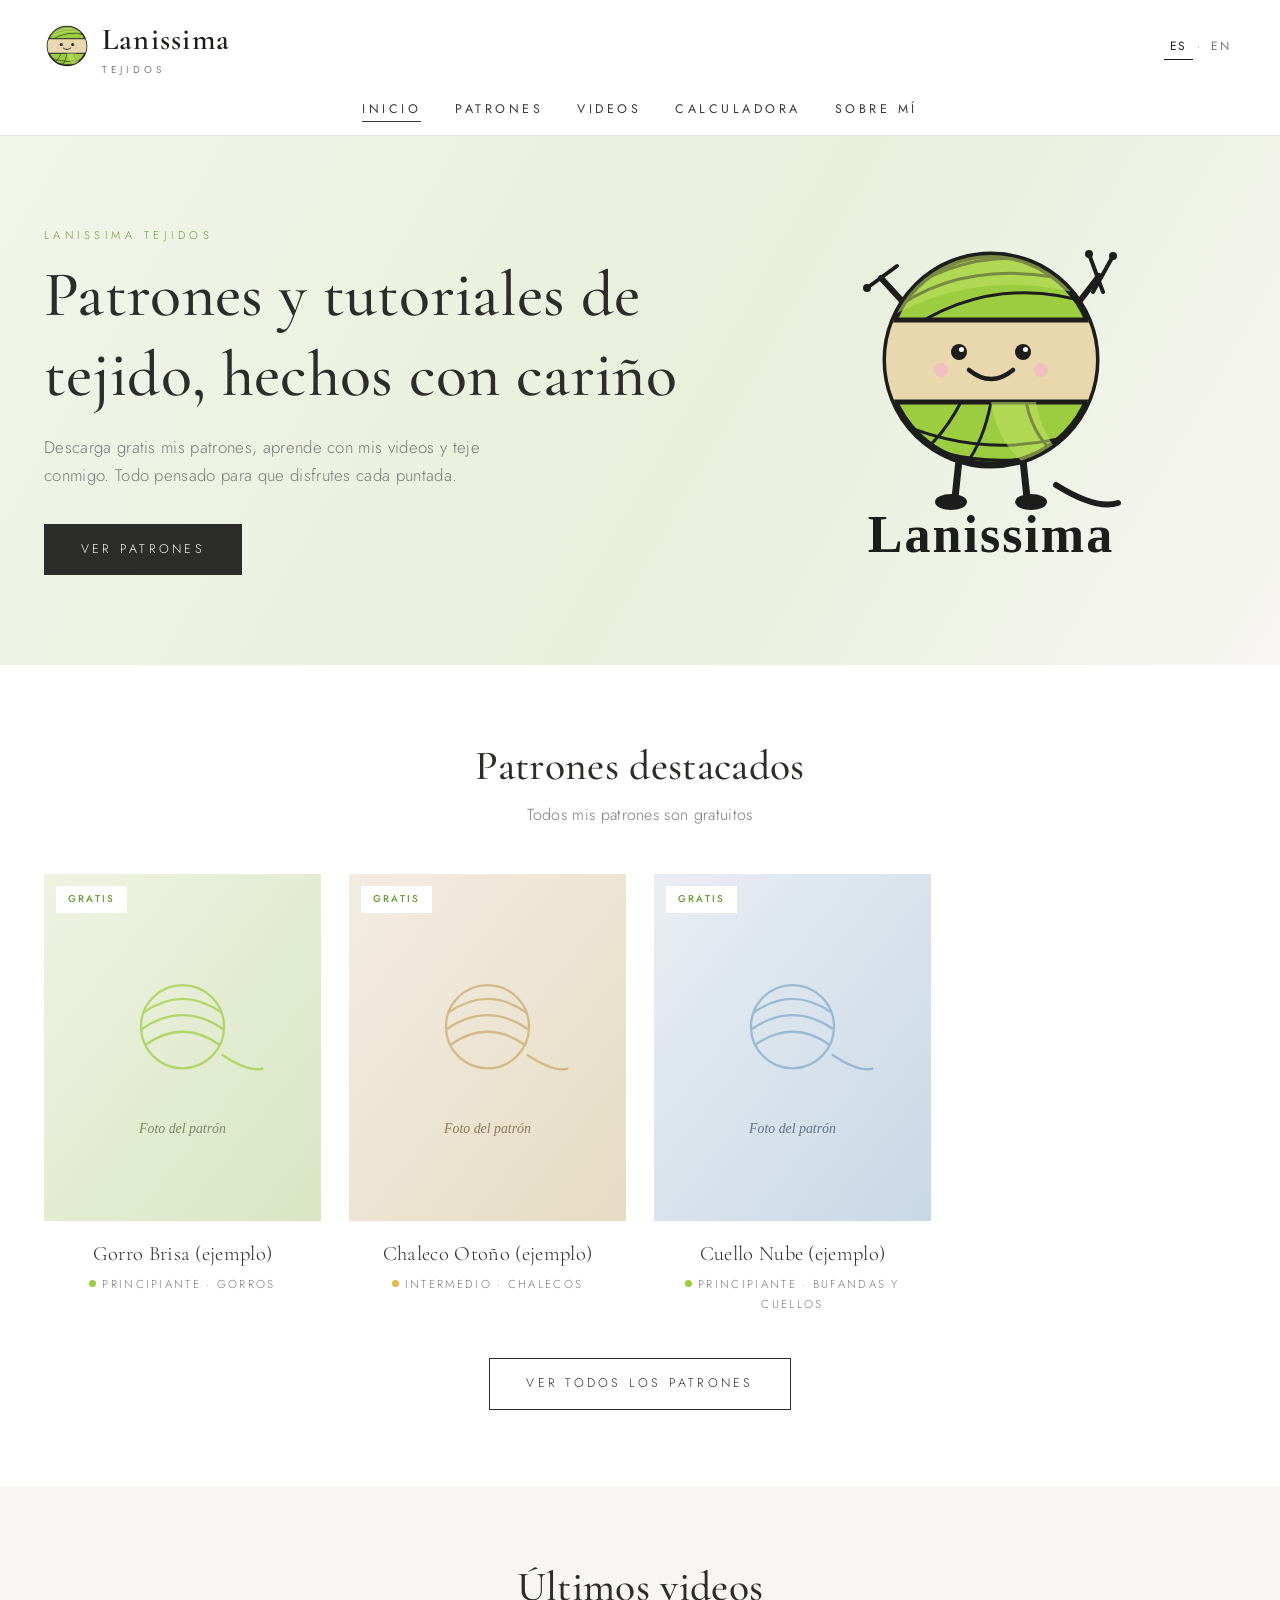
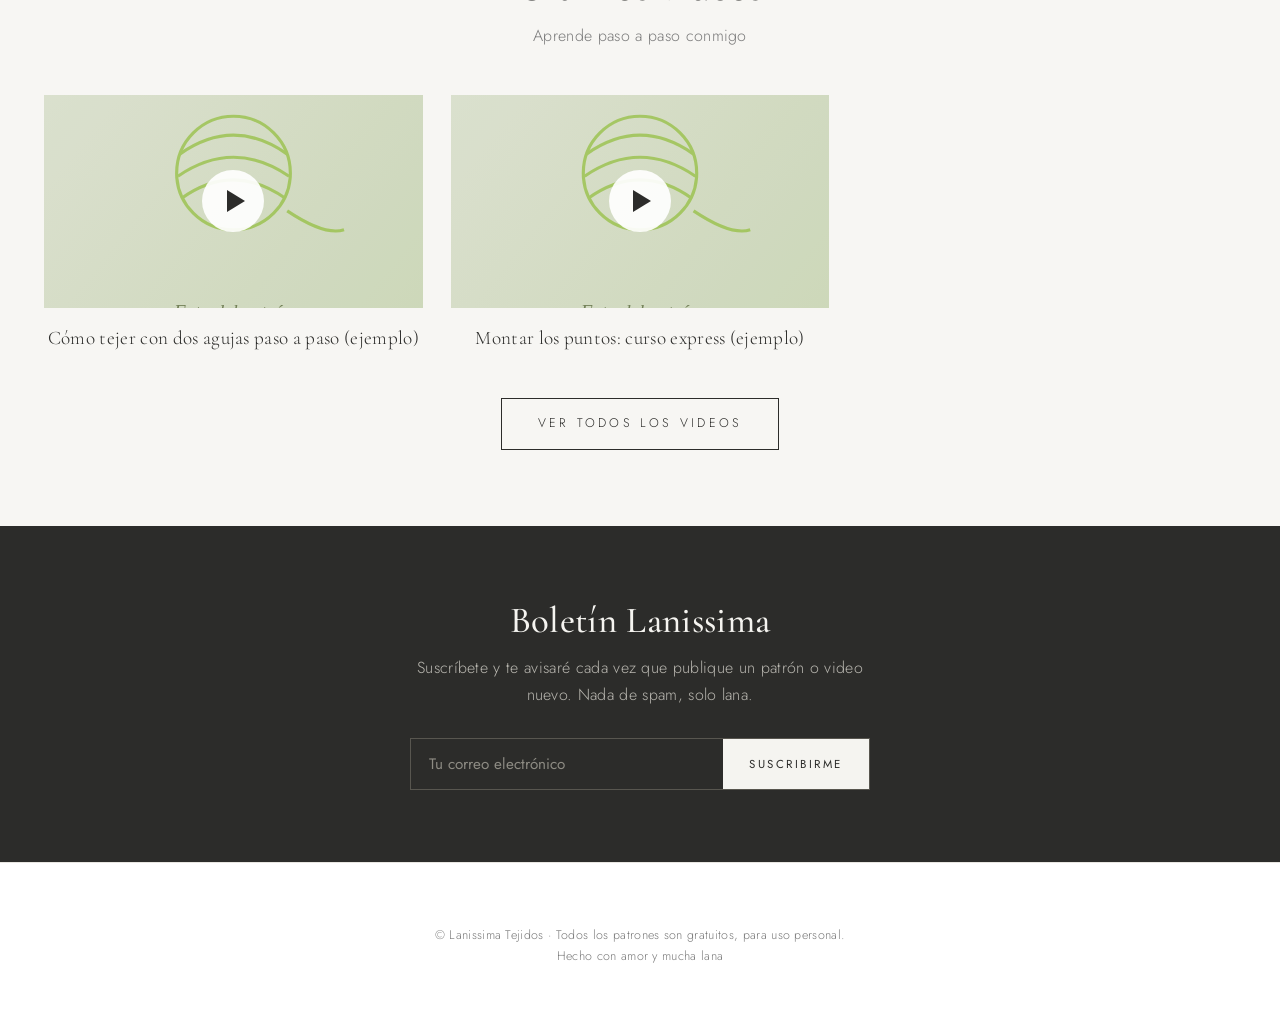
==== index.html @ 6de17807 "Add files via upload" ====
<!DOCTYPE html>
<html lang="es">
<head>
  <meta charset="UTF-8">
  <meta name="viewport" content="width=device-width, initial-scale=1">
  <title>Lanissima Tejidos — Patrones y videos de tejido gratis</title>
  <meta name="description" content="Patrones de tejido gratuitos, videotutoriales y calculadora de lana. Lanissima Tejidos: teje conmigo.">
  <link rel="icon" type="image/svg+xml" href="assets/img/logo-icon.svg">
  <link rel="preconnect" href="https://fonts.googleapis.com">
  <link rel="preconnect" href="https://fonts.gstatic.com" crossorigin>
  <link href="https://fonts.googleapis.com/css2?family=Cormorant+Garamond:ital,wght@0,400;0,500;0,600;1,400&family=Jost:wght@300;400;500&display=swap" rel="stylesheet">
  <link rel="stylesheet" href="assets/css/style.css">
</head>
<body>

  <section class="hero">
    <div class="hero-inner">
      <div>
        <span class="eyebrow">Lanissima Tejidos</span>
        <h1 data-i18n="hero.title"></h1>
        <p data-i18n="hero.subtitle"></p>
        <a class="btn btn-solid" href="patrones.html" data-i18n="hero.cta"></a>
      </div>
      <div class="hero-art">
        <img src="assets/img/logo.svg" alt="Lanissima — ovillo de lana">
      </div>
    </div>
  </section>

  <section class="section">
    <div class="container">
      <div class="section-head">
        <h2 data-i18n="home.featured"></h2>
        <p data-i18n="home.featuredSub"></p>
      </div>
      <div class="pattern-grid" id="featured-grid"></div>
      <div class="section-foot">
        <a class="btn" href="patrones.html" data-i18n="home.seeAll"></a>
      </div>
    </div>
  </section>

  <section class="section section-soft">
    <div class="container">
      <div class="section-head">
        <h2 data-i18n="home.videos"></h2>
        <p data-i18n="home.videosSub"></p>
      </div>
      <div class="video-grid" id="home-videos"></div>
      <div class="section-foot">
        <a class="btn" href="videos.html" data-i18n="home.seeAllVideos"></a>
      </div>
    </div>
  </section>

  <script src="assets/js/i18n.js"></script>
  <script src="assets/js/main.js"></script>
  <script>initPage('index');</script>
</body>
</html>
---- assets/css/style.css ----
/* ==========================================================================
   Lanissima Tejidos — estilo inspirado en la estética escandinava minimalista
   ========================================================================== */

:root {
  --color-text: #3a3a3a;
  --color-text-soft: #7a7a7a;
  --color-bg: #ffffff;
  --color-bg-soft: #f7f6f3;
  --color-accent: #8bc34a;
  --color-accent-dark: #6a9a35;
  --color-line: #e8e6e1;
  --font-serif: 'Cormorant Garamond', Georgia, serif;
  --font-sans: 'Jost', 'Helvetica Neue', Arial, sans-serif;
  --header-h: 132px;
}

* { margin: 0; padding: 0; box-sizing: border-box; }

html { scroll-behavior: smooth; }

body {
  font-family: var(--font-sans);
  font-weight: 300;
  color: var(--color-text);
  background: var(--color-bg);
  line-height: 1.7;
  letter-spacing: 0.02em;
}

img { max-width: 100%; display: block; }
a { color: inherit; text-decoration: none; }
button { font-family: inherit; cursor: pointer; }

h1, h2, h3 { font-family: var(--font-serif); font-weight: 500; line-height: 1.25; }

.container { max-width: 1240px; margin: 0 auto; padding: 0 24px; }

/* --------------------------------------------------------------------------
   Header
   -------------------------------------------------------------------------- */

.site-header {
  position: sticky;
  top: 0;
  z-index: 100;
  background: rgba(255, 255, 255, 0.96);
  backdrop-filter: blur(6px);
  border-bottom: 1px solid var(--color-line);
}

.header-top {
  display: flex;
  align-items: center;
  justify-content: space-between;
  padding: 14px 24px 8px;
  max-width: 1240px;
  margin: 0 auto;
}

.brand {
  display: flex;
  align-items: center;
  gap: 12px;
}

.brand img { width: 46px; height: 46px; }

.brand-name {
  font-family: var(--font-serif);
  font-size: 1.9rem;
  font-weight: 600;
  letter-spacing: 0.04em;
  color: #1d1d1b;
}

.brand-name span {
  display: block;
  font-family: var(--font-sans);
  font-size: 0.62rem;
  font-weight: 400;
  letter-spacing: 0.42em;
  text-transform: uppercase;
  color: var(--color-text-soft);
  margin-top: -4px;
}

.lang-switch {
  display: flex;
  gap: 4px;
  align-items: center;
  font-size: 0.75rem;
  letter-spacing: 0.12em;
}

.lang-switch button {
  background: none;
  border: none;
  padding: 4px 6px;
  color: var(--color-text-soft);
  letter-spacing: 0.12em;
  font-size: 0.75rem;
}

.lang-switch button.active { color: #1d1d1b; border-bottom: 1px solid #1d1d1b; }

.site-nav {
  border-top: 1px solid transparent;
  text-align: center;
  padding: 6px 0 14px;
}

.site-nav ul {
  list-style: none;
  display: flex;
  justify-content: center;
  flex-wrap: wrap;
  gap: 8px 34px;
}

.site-nav a {
  font-size: 0.78rem;
  font-weight: 400;
  text-transform: uppercase;
  letter-spacing: 0.28em;
  color: var(--color-text);
  padding-bottom: 3px;
  border-bottom: 1px solid transparent;
  transition: border-color 0.2s, color 0.2s;
}

.site-nav a:hover, .site-nav a.active { border-bottom-color: var(--color-text); }

.nav-toggle {
  display: none;
  background: none;
  border: none;
  font-size: 1.5rem;
  line-height: 1;
  color: var(--color-text);
}

/* --------------------------------------------------------------------------
   Hero
   -------------------------------------------------------------------------- */

.hero {
  position: relative;
  background: linear-gradient(120deg, #f2f5ea 0%, #e8efdb 55%, #f7f6f3 100%);
  overflow: hidden;
}

.hero-inner {
  max-width: 1240px;
  margin: 0 auto;
  padding: 90px 24px;
  display: grid;
  grid-template-columns: 1.15fr 0.85fr;
  gap: 40px;
  align-items: center;
}

.hero h1 {
  font-size: clamp(2.4rem, 5vw, 4rem);
  font-weight: 500;
  color: #2c2c2a;
  margin-bottom: 18px;
}

.hero p {
  font-size: 1.05rem;
  color: var(--color-text-soft);
  max-width: 46ch;
  margin-bottom: 34px;
}

.hero-art { text-align: center; }
.hero-art img { width: min(300px, 60vw); margin: 0 auto; }

.btn {
  display: inline-block;
  font-size: 0.78rem;
  text-transform: uppercase;
  letter-spacing: 0.26em;
  padding: 14px 36px;
  border: 1px solid #2c2c2a;
  color: #2c2c2a;
  background: transparent;
  transition: background 0.25s, color 0.25s;
}

.btn:hover { background: #2c2c2a; color: #fff; }

.btn-solid { background: #2c2c2a; color: #fff; }
.btn-solid:hover { background: var(--color-accent-dark); border-color: var(--color-accent-dark); }

/* --------------------------------------------------------------------------
   Secciones
   -------------------------------------------------------------------------- */

.section { padding: 76px 0; }
.section-soft { background: var(--color-bg-soft); }

.section-head { text-align: center; margin-bottom: 46px; }

.section-head h2 {
  font-size: clamp(1.8rem, 3.4vw, 2.6rem);
  color: #2c2c2a;
}

.section-head p { color: var(--color-text-soft); margin-top: 8px; }

.section-foot { text-align: center; margin-top: 44px; }

.eyebrow {
  display: block;
  font-family: var(--font-sans);
  font-size: 0.7rem;
  text-transform: uppercase;
  letter-spacing: 0.4em;
  color: var(--color-accent-dark);
  margin-bottom: 10px;
}

/* --------------------------------------------------------------------------
   Grilla de patrones
   -------------------------------------------------------------------------- */

.pattern-grid {
  display: grid;
  grid-template-columns: repeat(auto-fill, minmax(255px, 1fr));
  gap: 40px 28px;
}

.pattern-card { display: block; }

.pattern-card .thumb {
  position: relative;
  aspect-ratio: 4 / 5;
  overflow: hidden;
  background: var(--color-bg-soft);
}

.pattern-card .thumb img {
  width: 100%;
  height: 100%;
  object-fit: cover;
  transition: transform 0.6s ease;
}

.pattern-card:hover .thumb img { transform: scale(1.045); }

.badge-free {
  position: absolute;
  top: 12px;
  left: 12px;
  background: #fff;
  color: var(--color-accent-dark);
  font-size: 0.62rem;
  font-weight: 500;
  text-transform: uppercase;
  letter-spacing: 0.22em;
  padding: 5px 12px;
}

.pattern-card .meta { text-align: center; padding-top: 16px; }

.pattern-card .name {
  font-family: var(--font-serif);
  font-size: 1.28rem;
  color: #2c2c2a;
}

.pattern-card .sub {
  font-size: 0.72rem;
  text-transform: uppercase;
  letter-spacing: 0.2em;
  color: var(--color-text-soft);
  margin-top: 4px;
}

.diff-dot {
  display: inline-block;
  width: 7px;
  height: 7px;
  border-radius: 50%;
  margin-right: 6px;
  vertical-align: 1px;
}

.diff-principiante .diff-dot { background: #9ccc3f; }
.diff-intermedio  .diff-dot { background: #e8b74a; }
.diff-avanzado    .diff-dot { background: #d4756b; }

/* Filtros */

.filters {
  display: flex;
  flex-wrap: wrap;
  justify-content: center;
  gap: 10px;
  margin-bottom: 18px;
}

.chip {
  border: 1px solid var(--color-line);
  background: #fff;
  color: var(--color-text-soft);
  font-size: 0.72rem;
  text-transform: uppercase;
  letter-spacing: 0.18em;
  padding: 8px 18px;
  transition: all 0.2s;
}

.chip:hover { border-color: var(--color-text); color: var(--color-text); }

.chip.active {
  background: #2c2c2a;
  border-color: #2c2c2a;
  color: #fff;
}

.filters-diff { margin-bottom: 46px; }

.empty-note {
  text-align: center;
  color: var(--color-text-soft);
  padding: 60px 0;
  font-style: italic;
}

/* --------------------------------------------------------------------------
   Detalle de patrón
   -------------------------------------------------------------------------- */

.pattern-detail {
  display: grid;
  grid-template-columns: 1fr 1fr;
  gap: 60px;
  align-items: start;
  padding: 70px 0;
}

.pattern-detail .photo {
  aspect-ratio: 4 / 5;
  background: var(--color-bg-soft);
}

.pattern-detail .photo img { width: 100%; height: 100%; object-fit: cover; }

.pattern-detail h1 { font-size: clamp(2rem, 4vw, 3rem); color: #2c2c2a; margin-bottom: 10px; }

.pattern-detail .tags {
  font-size: 0.72rem;
  text-transform: uppercase;
  letter-spacing: 0.2em;
  color: var(--color-text-soft);
  margin-bottom: 26px;
}

.pattern-detail .price {
  font-family: var(--font-serif);
  font-size: 1.5rem;
  color: var(--color-accent-dark);
  margin-bottom: 26px;
}

.pattern-detail .desc { color: var(--color-text); margin-bottom: 36px; white-space: pre-line; }

.download-buttons { display: flex; flex-direction: column; gap: 12px; max-width: 340px; }

.back-link {
  display: inline-block;
  font-size: 0.72rem;
  text-transform: uppercase;
  letter-spacing: 0.24em;
  color: var(--color-text-soft);
  margin: 34px 0 0;
}

.back-link:hover { color: var(--color-text); }

/* --------------------------------------------------------------------------
   Videos
   -------------------------------------------------------------------------- */

.video-grid {
  display: grid;
  grid-template-columns: repeat(auto-fill, minmax(320px, 1fr));
  gap: 40px 28px;
}

.video-card .frame {
  position: relative;
  aspect-ratio: 16 / 9;
  background: #1d1d1b;
  overflow: hidden;
  cursor: pointer;
}

.video-card .frame img { width: 100%; height: 100%; object-fit: cover; opacity: 0.92; }

.video-card .frame iframe { position: absolute; inset: 0; width: 100%; height: 100%; border: 0; }

.play-btn {
  position: absolute;
  inset: 0;
  margin: auto;
  width: 62px;
  height: 62px;
  border-radius: 50%;
  border: none;
  background: rgba(255, 255, 255, 0.92);
  display: flex;
  align-items: center;
  justify-content: center;
  transition: transform 0.2s, background 0.2s;
}

.play-btn::after {
  content: '';
  border-style: solid;
  border-width: 11px 0 11px 18px;
  border-color: transparent transparent transparent #2c2c2a;
  margin-left: 5px;
}

.video-card .frame:hover .play-btn { transform: scale(1.08); background: #fff; }

.video-card .name {
  font-family: var(--font-serif);
  font-size: 1.2rem;
  color: #2c2c2a;
  text-align: center;
  padding-top: 14px;
}

/* --------------------------------------------------------------------------
   Calculadora
   -------------------------------------------------------------------------- */

.calc-wrap {
  max-width: 720px;
  margin: 0 auto;
  background: #fff;
  border: 1px solid var(--color-line);
  padding: 46px;
}

.calc-grid {
  display: grid;
  grid-template-columns: 1fr 1fr;
  gap: 22px 26px;
  margin-bottom: 30px;
}

.field label {
  display: block;
  font-size: 0.7rem;
  text-transform: uppercase;
  letter-spacing: 0.22em;
  color: var(--color-text-soft);
  margin-bottom: 8px;
}

.field select, .field input {
  width: 100%;
  padding: 12px 14px;
  border: 1px solid var(--color-line);
  background: #fff;
  font-family: var(--font-sans);
  font-size: 0.95rem;
  color: var(--color-text);
  border-radius: 0;
  appearance: none;
}

.field select:focus, .field input:focus { outline: none; border-color: var(--color-accent-dark); }

.field select {
  background-image: url("data:image/svg+xml,%3Csvg xmlns='http://www.w3.org/2000/svg' width='10' height='6'%3E%3Cpath d='M0 0l5 6 5-6z' fill='%237a7a7a'/%3E%3C/svg%3E");
  background-repeat: no-repeat;
  background-position: right 14px center;
}

.calc-result {
  display: none;
  margin-top: 34px;
  padding: 30px;
  background: var(--color-bg-soft);
  text-align: center;
}

.calc-result.visible { display: block; }

.calc-result .big {
  font-family: var(--font-serif);
  font-size: 2.4rem;
  color: #2c2c2a;
}

.calc-result .unit { font-size: 1.1rem; color: var(--color-text-soft); }

.calc-result .detail { margin-top: 10px; color: var(--color-text-soft); font-size: 0.9rem; }

.calc-note {
  margin-top: 18px;
  font-size: 0.8rem;
  color: var(--color-text-soft);
  text-align: center;
  font-style: italic;
}

/* --------------------------------------------------------------------------
   Sobre mí
   -------------------------------------------------------------------------- */

.about-wrap {
  display: grid;
  grid-template-columns: 0.8fr 1.2fr;
  gap: 60px;
  align-items: center;
  padding: 70px 0;
}

.about-wrap .portrait img { width: min(320px, 80vw); margin: 0 auto; }

.about-wrap h1 { font-size: clamp(2rem, 4vw, 3rem); color: #2c2c2a; margin-bottom: 20px; }

.about-wrap p { margin-bottom: 16px; color: var(--color-text); max-width: 60ch; }

/* --------------------------------------------------------------------------
   Newsletter + footer
   -------------------------------------------------------------------------- */

.newsletter {
  background: #2c2c2a;
  color: #f5f4f0;
  text-align: center;
  padding: 72px 24px;
}

.newsletter h2 { font-size: clamp(1.7rem, 3vw, 2.3rem); margin-bottom: 10px; }

.newsletter p { color: #b9b7b0; max-width: 52ch; margin: 0 auto 30px; }

.newsletter form {
  display: flex;
  max-width: 460px;
  margin: 0 auto;
  border: 1px solid #58564f;
}

.newsletter input {
  flex: 1;
  min-width: 0;
  padding: 14px 18px;
  border: none;
  background: transparent;
  color: #f5f4f0;
  font-family: var(--font-sans);
  font-size: 0.95rem;
}

.newsletter input::placeholder { color: #8d8b83; }
.newsletter input:focus { outline: none; }

.newsletter button {
  border: none;
  background: #f5f4f0;
  color: #2c2c2a;
  font-size: 0.72rem;
  text-transform: uppercase;
  letter-spacing: 0.22em;
  padding: 0 26px;
  transition: background 0.2s;
}

.newsletter button:hover { background: var(--color-accent); }

.newsletter .nl-msg { margin-top: 16px; color: var(--color-accent); font-size: 0.9rem; display: none; }
.newsletter .nl-msg.visible { display: block; }

.site-footer {
  border-top: 1px solid var(--color-line);
  padding: 44px 24px;
  text-align: center;
}

.site-footer .social {
  display: flex;
  justify-content: center;
  gap: 26px;
  margin-bottom: 18px;
}

.site-footer .social a {
  font-size: 0.72rem;
  text-transform: uppercase;
  letter-spacing: 0.24em;
  color: var(--color-text-soft);
}

.site-footer .social a:hover { color: var(--color-text); }

.site-footer .fineprint { font-size: 0.78rem; color: var(--color-text-soft); }

/* --------------------------------------------------------------------------
   Página interior: cabecera de página
   -------------------------------------------------------------------------- */

.page-head {
  text-align: center;
  padding: 66px 24px 10px;
}

.page-head h1 { font-size: clamp(2.1rem, 4.4vw, 3.2rem); color: #2c2c2a; }
.page-head p { color: var(--color-text-soft); margin-top: 10px; max-width: 60ch; margin-inline: auto; }

/* --------------------------------------------------------------------------
   Admin
   -------------------------------------------------------------------------- */

.admin body { background: var(--color-bg-soft); }

.admin-wrap { max-width: 900px; margin: 40px auto 80px; padding: 0 24px; }

.admin-card {
  background: #fff;
  border: 1px solid var(--color-line);
  padding: 34px;
  margin-bottom: 26px;
}

.admin-card h2 { font-size: 1.5rem; margin-bottom: 16px; color: #2c2c2a; }

.admin-tabs { display: flex; gap: 8px; margin-bottom: 26px; flex-wrap: wrap; }

.admin-list { list-style: none; }

.admin-list li {
  display: flex;
  align-items: center;
  gap: 14px;
  padding: 12px 0;
  border-bottom: 1px solid var(--color-line);
}

.admin-list li img { width: 52px; height: 52px; object-fit: cover; }

.admin-list .grow { flex: 1; min-width: 0; }
.admin-list .title { font-weight: 400; color: #2c2c2a; }
.admin-list .sub { font-size: 0.78rem; color: var(--color-text-soft); }

.btn-small {
  font-size: 0.68rem;
  text-transform: uppercase;
  letter-spacing: 0.16em;
  padding: 7px 14px;
  border: 1px solid var(--color-line);
  background: #fff;
  color: var(--color-text);
}

.btn-small:hover { border-color: var(--color-text); }
.btn-small.danger:hover { border-color: #c0574c; color: #c0574c; }

.admin-form { display: grid; grid-template-columns: 1fr 1fr; gap: 18px 22px; margin-top: 20px; }
.admin-form .full { grid-column: 1 / -1; }
.admin-form textarea {
  width: 100%;
  min-height: 90px;
  padding: 12px 14px;
  border: 1px solid var(--color-line);
  font-family: var(--font-sans);
  font-size: 0.95rem;
  color: var(--color-text);
  resize: vertical;
}
.admin-form textarea:focus { outline: none; border-color: var(--color-accent-dark); }

.admin-status {
  position: fixed;
  bottom: 24px;
  left: 50%;
  transform: translateX(-50%);
  background: #2c2c2a;
  color: #fff;
  padding: 12px 26px;
  font-size: 0.85rem;
  display: none;
  z-index: 200;
  max-width: 90vw;
}

.admin-status.visible { display: block; }
.admin-status.error { background: #c0574c; }

.token-hint { font-size: 0.85rem; color: var(--color-text-soft); margin-top: 14px; }
.token-hint a { text-decoration: underline; }
.token-hint ol { padding-left: 20px; margin-top: 8px; }

/* --------------------------------------------------------------------------
   Responsive
   -------------------------------------------------------------------------- */

@media (max-width: 860px) {
  .hero-inner { grid-template-columns: 1fr; text-align: center; padding: 60px 24px; }
  .hero p { margin-inline: auto; }
  .hero-art { order: -1; }
  .pattern-detail, .about-wrap { grid-template-columns: 1fr; gap: 34px; }
  .calc-wrap { padding: 30px 22px; }
  .calc-grid, .admin-form { grid-template-columns: 1fr; }
}

@media (max-width: 640px) {
  .nav-toggle { display: block; }
  .site-nav { display: none; }
  .site-nav.open { display: block; }
  .site-nav ul { flex-direction: column; gap: 14px; padding-bottom: 10px; }
  .brand-name { font-size: 1.5rem; }
  .section { padding: 54px 0; }
}
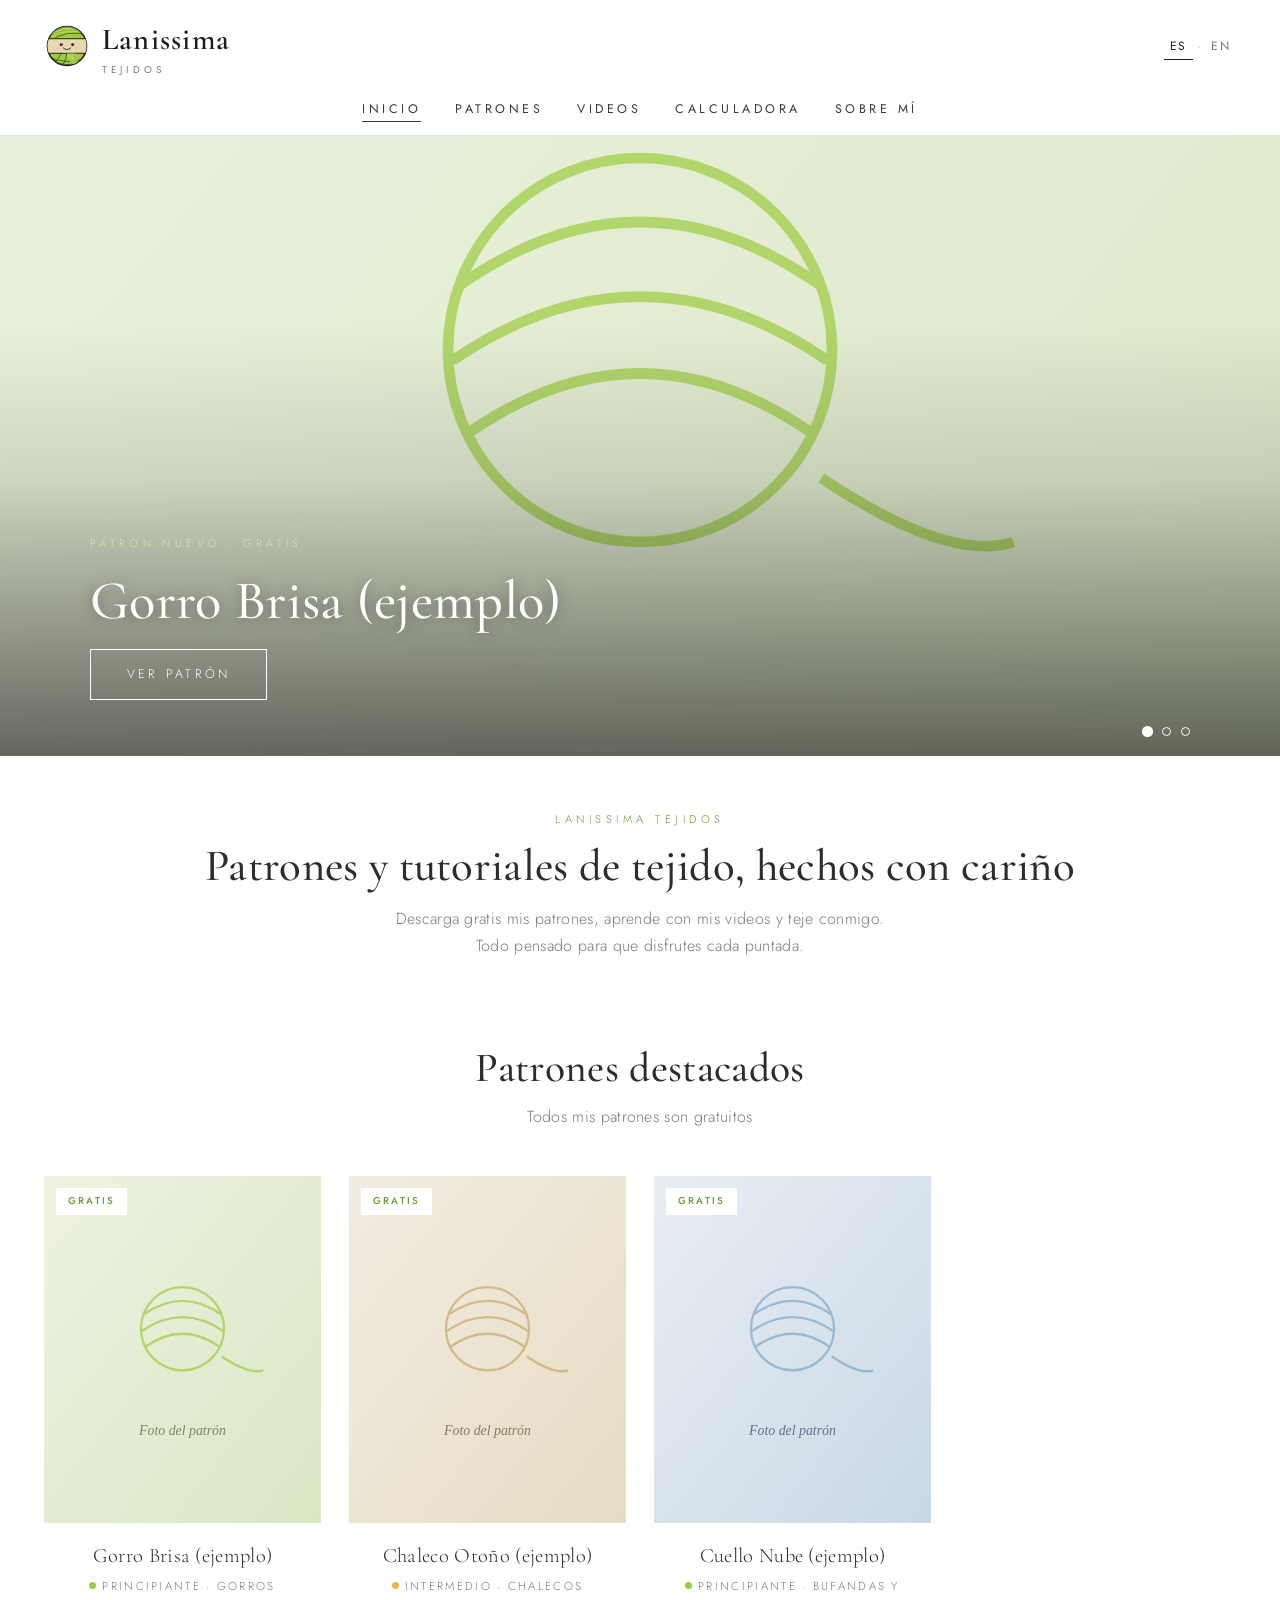
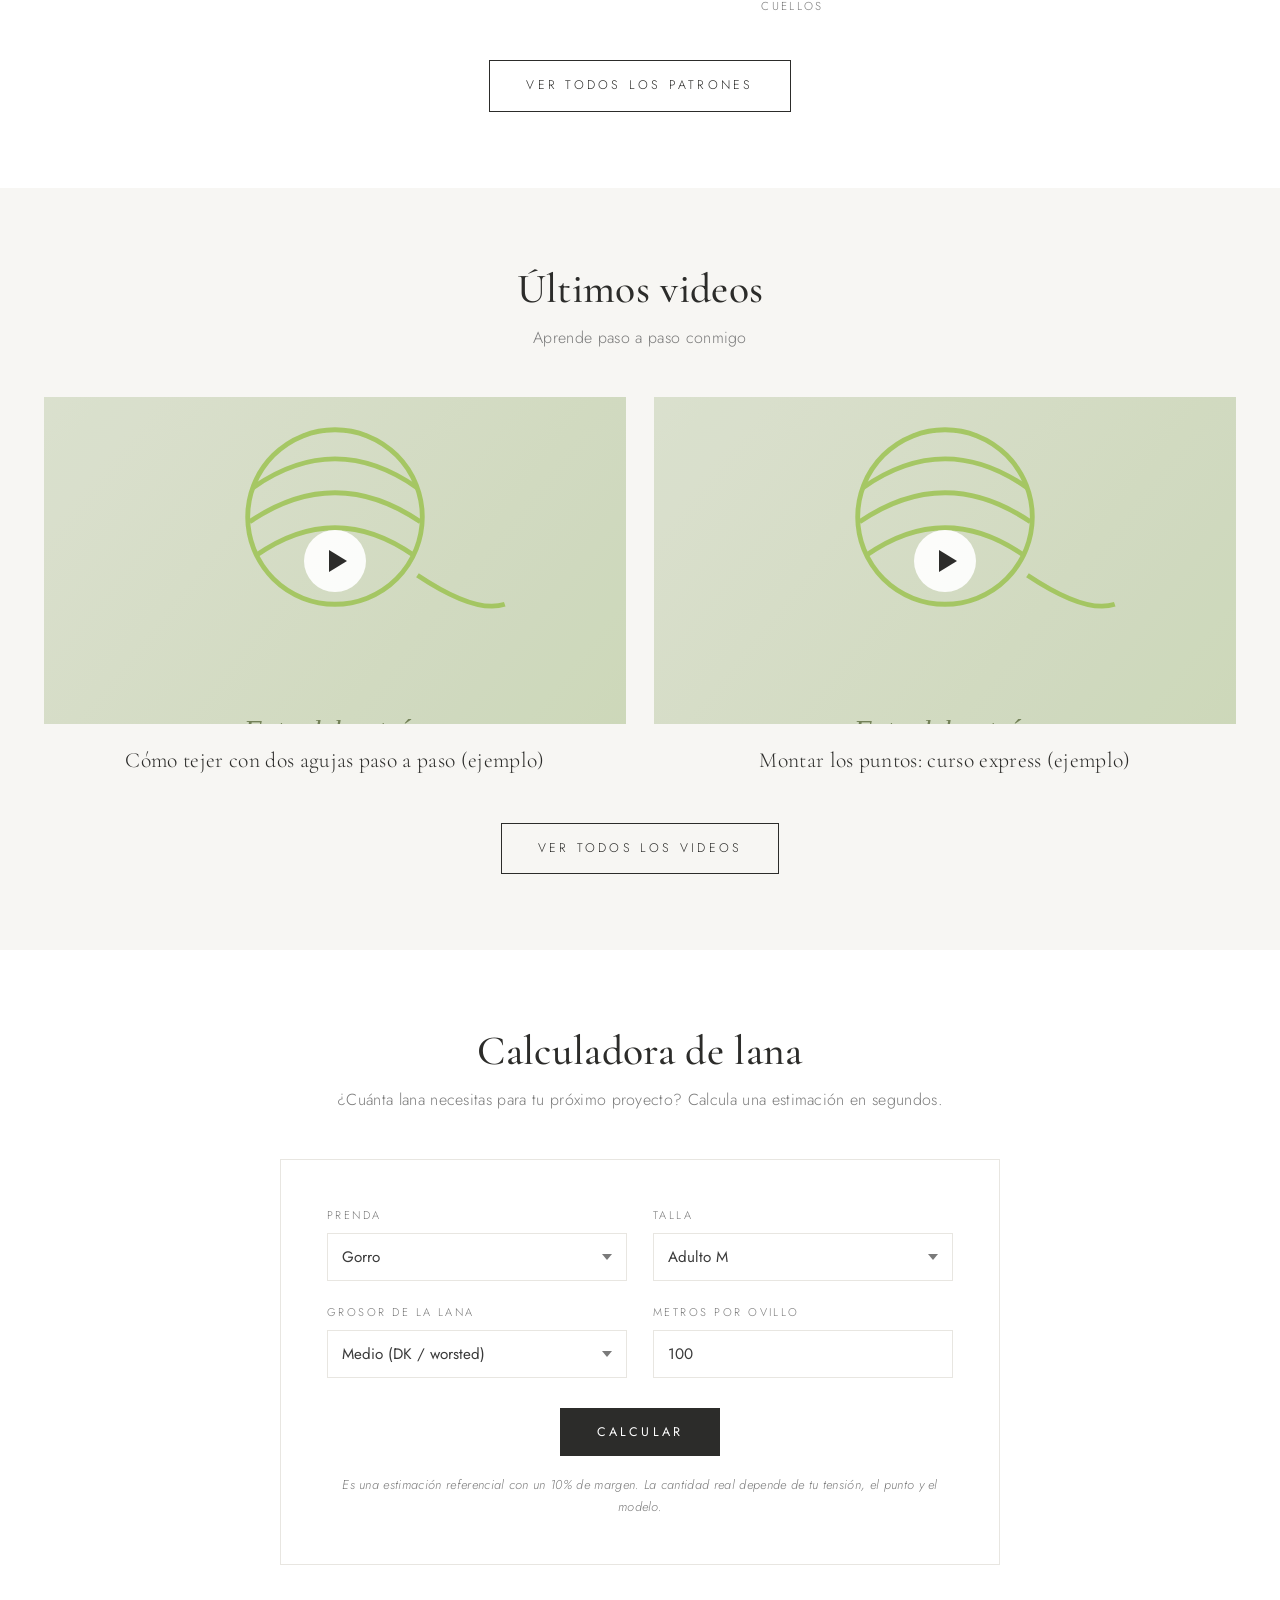
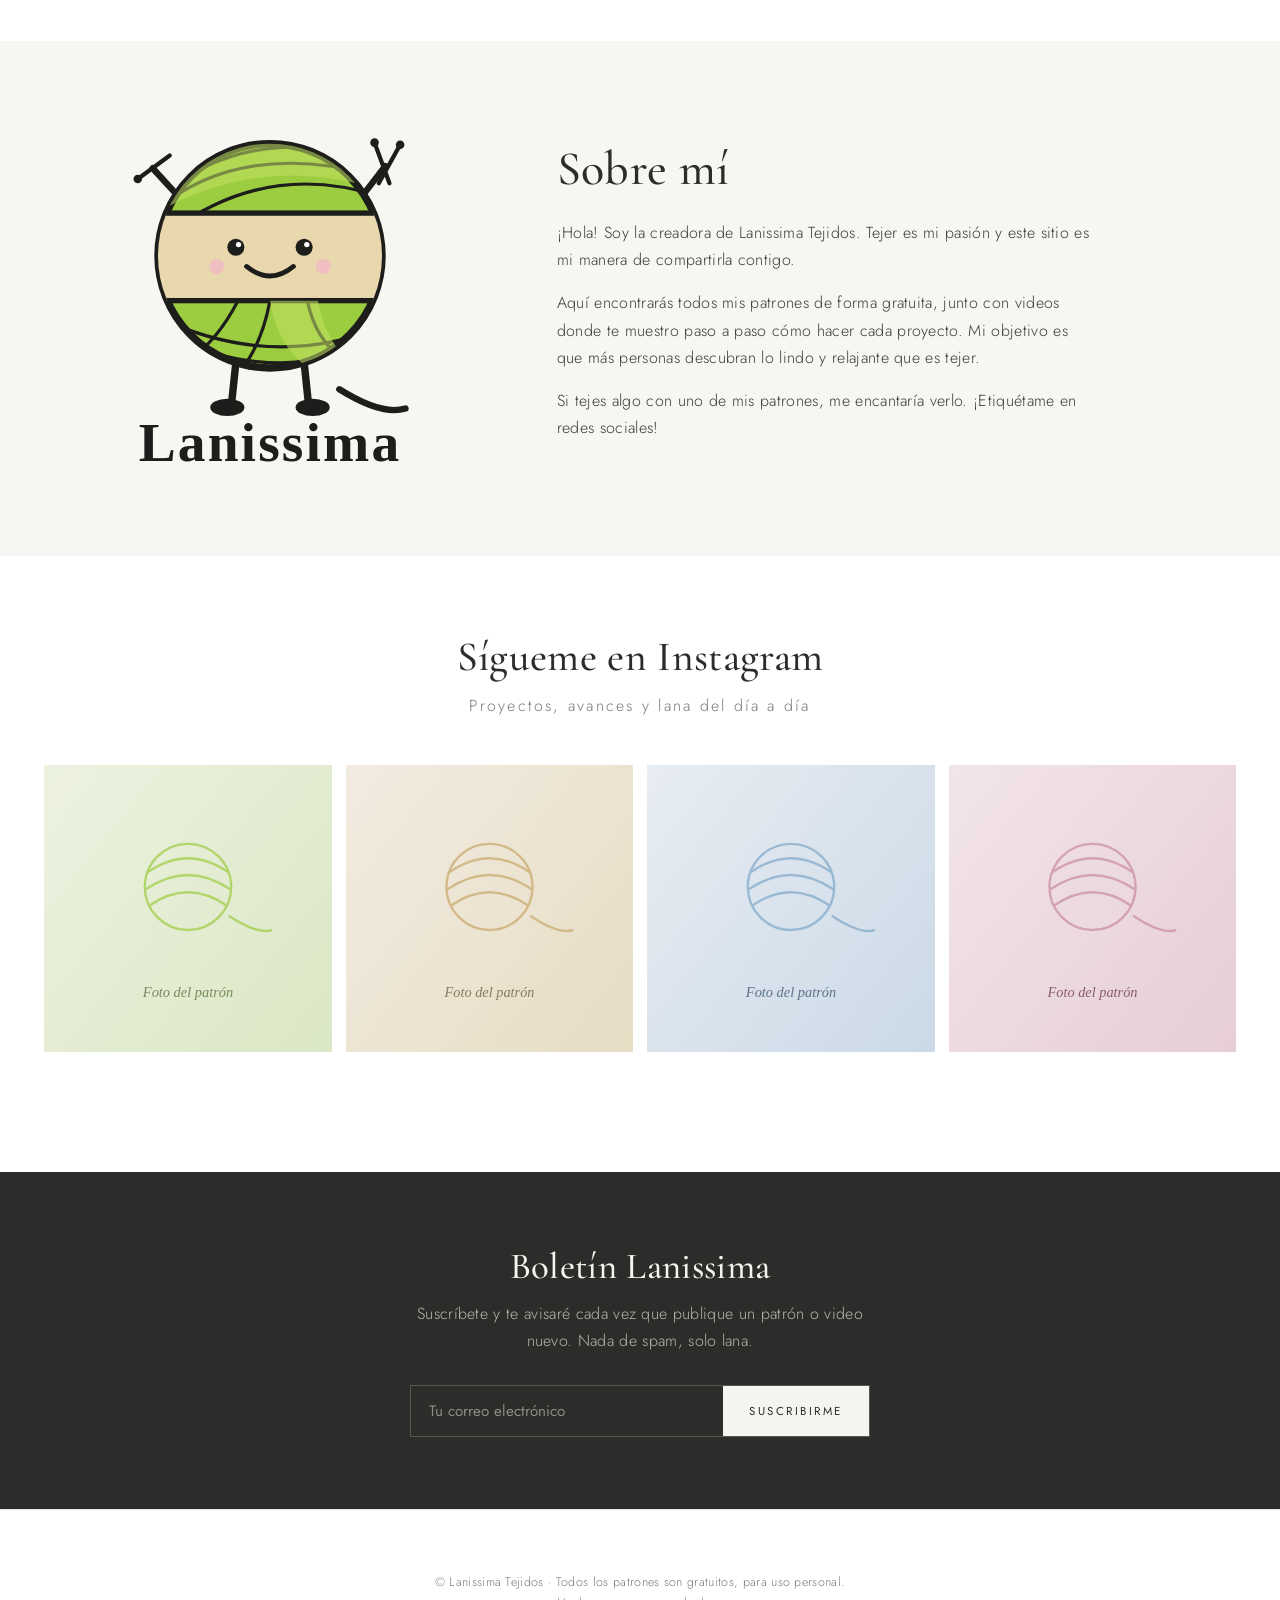
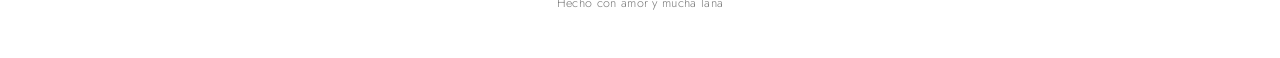
==== commit 0f291931: "Add files via upload" ====
--- a/index.html
+++ b/index.html
@@ -13,21 +13,20 @@
 </head>
 <body>
 
-  <section class="hero">
-    <div class="hero-inner">
-      <div>
-        <span class="eyebrow">Lanissima Tejidos</span>
-        <h1 data-i18n="hero.title"></h1>
-        <p data-i18n="hero.subtitle"></p>
-        <a class="btn btn-solid" href="patrones.html" data-i18n="hero.cta"></a>
-      </div>
-      <div class="hero-art">
-        <img src="assets/img/logo.svg" alt="Lanissima — ovillo de lana">
-      </div>
-    </div>
+  <!-- Carrusel de últimos patrones -->
+  <section class="hero-carousel" id="inicio" aria-label="Últimos patrones">
+    <div class="hc-track"></div>
+    <div class="hc-dots"></div>
   </section>
 
-  <section class="section">
+  <div class="hero-intro">
+    <span class="eyebrow">Lanissima Tejidos</span>
+    <h1 data-i18n="hero.title"></h1>
+    <p data-i18n="hero.subtitle"></p>
+  </div>
+
+  <!-- Patrones destacados -->
+  <section class="section" id="patrones">
     <div class="container">
       <div class="section-head">
         <h2 data-i18n="home.featured"></h2>
@@ -40,21 +39,97 @@
     </div>
   </section>
 
-  <section class="section section-soft">
+  <!-- Últimos videos -->
+  <section class="section section-soft" id="videos">
     <div class="container">
       <div class="section-head">
         <h2 data-i18n="home.videos"></h2>
         <p data-i18n="home.videosSub"></p>
       </div>
-      <div class="video-grid" id="home-videos"></div>
+      <div class="video-grid video-grid-lg" id="home-videos"></div>
       <div class="section-foot">
         <a class="btn" href="videos.html" data-i18n="home.seeAllVideos"></a>
       </div>
     </div>
   </section>
 
+  <!-- Calculadora de lana -->
+  <section class="section" id="calculadora">
+    <div class="container">
+      <div class="section-head">
+        <h2 data-i18n="calc.title"></h2>
+        <p data-i18n="calc.subtitle"></p>
+      </div>
+      <div class="calc-wrap">
+        <form id="calc-form">
+          <div class="calc-grid">
+            <div class="field">
+              <label data-i18n="calc.garment"></label>
+              <select name="garment"></select>
+            </div>
+            <div class="field">
+              <label data-i18n="calc.size"></label>
+              <select name="size"></select>
+            </div>
+            <div class="field">
+              <label data-i18n="calc.weight"></label>
+              <select name="weight"></select>
+            </div>
+            <div class="field">
+              <label data-i18n="calc.skein"></label>
+              <input type="number" name="skein" value="100" min="1" max="2000">
+            </div>
+          </div>
+          <div style="text-align:center">
+            <button type="submit" class="btn btn-solid" data-i18n="calc.button"></button>
+          </div>
+        </form>
+
+        <div class="calc-result" id="calc-result">
+          <p data-i18n="calc.resultTitle"></p>
+          <p><span class="big" id="calc-meters">0</span> <span class="unit" data-i18n="calc.meters"></span></p>
+          <p class="detail" id="calc-skeins"></p>
+        </div>
+
+        <p class="calc-note" data-i18n="calc.note"></p>
+      </div>
+    </div>
+  </section>
+
+  <!-- Sobre mí -->
+  <section class="section section-soft" id="sobre-mi">
+    <div class="container">
+      <div class="about-wrap" style="padding:0">
+        <div class="portrait">
+          <img src="assets/img/logo.svg" alt="Lanissima Tejidos">
+        </div>
+        <div>
+          <h1 data-i18n="about.title"></h1>
+          <p data-i18n="about.p1"></p>
+          <p data-i18n="about.p2"></p>
+          <p data-i18n="about.p3"></p>
+        </div>
+      </div>
+    </div>
+  </section>
+
+  <!-- Instagram -->
+  <section class="section" id="instagram">
+    <div class="container">
+      <div class="section-head">
+        <h2 data-i18n="ig.title"></h2>
+        <p class="ig-handle" id="ig-handle" data-i18n="ig.subtitle"></p>
+      </div>
+      <div class="ig-grid" id="ig-grid"></div>
+      <div class="section-foot">
+        <a class="btn" id="ig-follow" href="#" target="_blank" rel="noopener" data-i18n="ig.follow"></a>
+      </div>
+    </div>
+  </section>
+
   <script src="assets/js/i18n.js"></script>
   <script src="assets/js/main.js"></script>
-  <script>initPage('index');</script>
+  <script src="assets/js/calculadora.js"></script>
+  <script>initPage('index').then(() => { initCalculadora(); applyI18n(); });</script>
 </body>
 </html>
--- a/assets/css/style.css
+++ b/assets/css/style.css
@@ -702,6 +702,193 @@
 .token-hint ol { padding-left: 20px; margin-top: 8px; }
 
 /* --------------------------------------------------------------------------
+   Carrusel de patrones (hero)
+   -------------------------------------------------------------------------- */
+
+.hero-carousel { position: relative; background: #1d1d1b; }
+
+.hc-track {
+  display: flex;
+  overflow-x: auto;
+  scroll-snap-type: x mandatory;
+  scrollbar-width: none;
+  -webkit-overflow-scrolling: touch;
+}
+
+.hc-track::-webkit-scrollbar { display: none; }
+
+.hc-slide {
+  position: relative;
+  flex: 0 0 100%;
+  scroll-snap-align: start;
+  height: min(72vh, 620px);
+  display: block;
+}
+
+.hc-slide img {
+  width: 100%;
+  height: 100%;
+  object-fit: cover;
+}
+
+.hc-overlay {
+  position: absolute;
+  inset: 0;
+  display: flex;
+  flex-direction: column;
+  justify-content: flex-end;
+  align-items: flex-start;
+  gap: 14px;
+  padding: 56px min(8vw, 90px);
+  background: linear-gradient(to top, rgba(20, 20, 18, 0.62) 0%, rgba(20, 20, 18, 0.12) 45%, transparent 70%);
+  color: #fff;
+}
+
+.hc-overlay .hc-eyebrow {
+  font-size: 0.68rem;
+  text-transform: uppercase;
+  letter-spacing: 0.4em;
+  color: #d6e9b0;
+}
+
+.hc-overlay h2 {
+  font-size: clamp(1.9rem, 4.6vw, 3.4rem);
+  font-weight: 500;
+  color: #fff;
+  text-shadow: 0 1px 14px rgba(0, 0, 0, 0.35);
+}
+
+.btn-light {
+  border-color: #fff;
+  color: #fff;
+}
+
+.btn-light:hover { background: #fff; color: #2c2c2a; }
+
+.hc-dots {
+  position: absolute;
+  bottom: 20px;
+  right: min(8vw, 90px);
+  display: flex;
+  gap: 10px;
+  z-index: 5;
+}
+
+.hc-dots button {
+  width: 9px;
+  height: 9px;
+  border-radius: 50%;
+  border: 1px solid #fff;
+  background: transparent;
+  padding: 0;
+  transition: background 0.25s, transform 0.25s;
+}
+
+.hc-dots button.active { background: #fff; transform: scale(1.25); }
+
+.hero-intro {
+  text-align: center;
+  padding: 54px 24px 8px;
+}
+
+.hero-intro h1 {
+  font-size: clamp(1.9rem, 3.6vw, 2.8rem);
+  color: #2c2c2a;
+  margin-bottom: 10px;
+}
+
+.hero-intro p {
+  color: var(--color-text-soft);
+  max-width: 58ch;
+  margin: 0 auto;
+}
+
+/* --------------------------------------------------------------------------
+   Videos grandes (portada)
+   -------------------------------------------------------------------------- */
+
+.video-grid-lg { grid-template-columns: repeat(auto-fill, minmax(min(440px, 100%), 1fr)); }
+
+.video-grid-lg .name { font-size: 1.35rem; padding-top: 18px; }
+
+/* --------------------------------------------------------------------------
+   Instagram
+   -------------------------------------------------------------------------- */
+
+.ig-grid {
+  display: grid;
+  grid-template-columns: repeat(auto-fit, minmax(200px, 1fr));
+  gap: 14px;
+}
+
+.ig-item {
+  position: relative;
+  display: block;
+  aspect-ratio: 1 / 1;
+  overflow: hidden;
+  background: var(--color-bg-soft);
+}
+
+.ig-item img {
+  width: 100%;
+  height: 100%;
+  object-fit: cover;
+  transition: transform 0.6s ease;
+}
+
+.ig-item:hover img { transform: scale(1.06); }
+
+.ig-item::after {
+  content: '';
+  position: absolute;
+  inset: 0;
+  background: rgba(29, 29, 27, 0);
+  transition: background 0.3s;
+}
+
+.ig-item:hover::after { background: rgba(29, 29, 27, 0.28); }
+
+.ig-item svg {
+  position: absolute;
+  inset: 0;
+  margin: auto;
+  width: 34px;
+  height: 34px;
+  color: #fff;
+  opacity: 0;
+  transform: scale(0.8);
+  transition: opacity 0.3s, transform 0.3s;
+  z-index: 2;
+}
+
+.ig-item:hover svg { opacity: 1; transform: scale(1); }
+
+.ig-handle {
+  color: var(--color-text-soft);
+  letter-spacing: 0.14em;
+}
+
+/* --------------------------------------------------------------------------
+   Aparición al hacer scroll
+   -------------------------------------------------------------------------- */
+
+@media (prefers-reduced-motion: no-preference) {
+  .reveal {
+    opacity: 0;
+    transform: translateY(22px);
+    transition: opacity 0.7s ease, transform 0.7s ease;
+  }
+
+  .reveal.in-view {
+    opacity: 1;
+    transform: none;
+  }
+}
+
+/* Anclas: deja espacio para el header pegajoso */
+section[id], div[id="patrones"] { scroll-margin-top: calc(var(--header-h) + 8px); }
+
+/* --------------------------------------------------------------------------
    Responsive
    -------------------------------------------------------------------------- */
 
@@ -709,6 +896,8 @@
   .hero-inner { grid-template-columns: 1fr; text-align: center; padding: 60px 24px; }
   .hero p { margin-inline: auto; }
   .hero-art { order: -1; }
+  .hc-slide { height: min(62vh, 480px); }
+  .hc-overlay { padding: 34px 24px; }
   .pattern-detail, .about-wrap { grid-template-columns: 1fr; gap: 34px; }
   .calc-wrap { padding: 30px 22px; }
   .calc-grid, .admin-form { grid-template-columns: 1fr; }
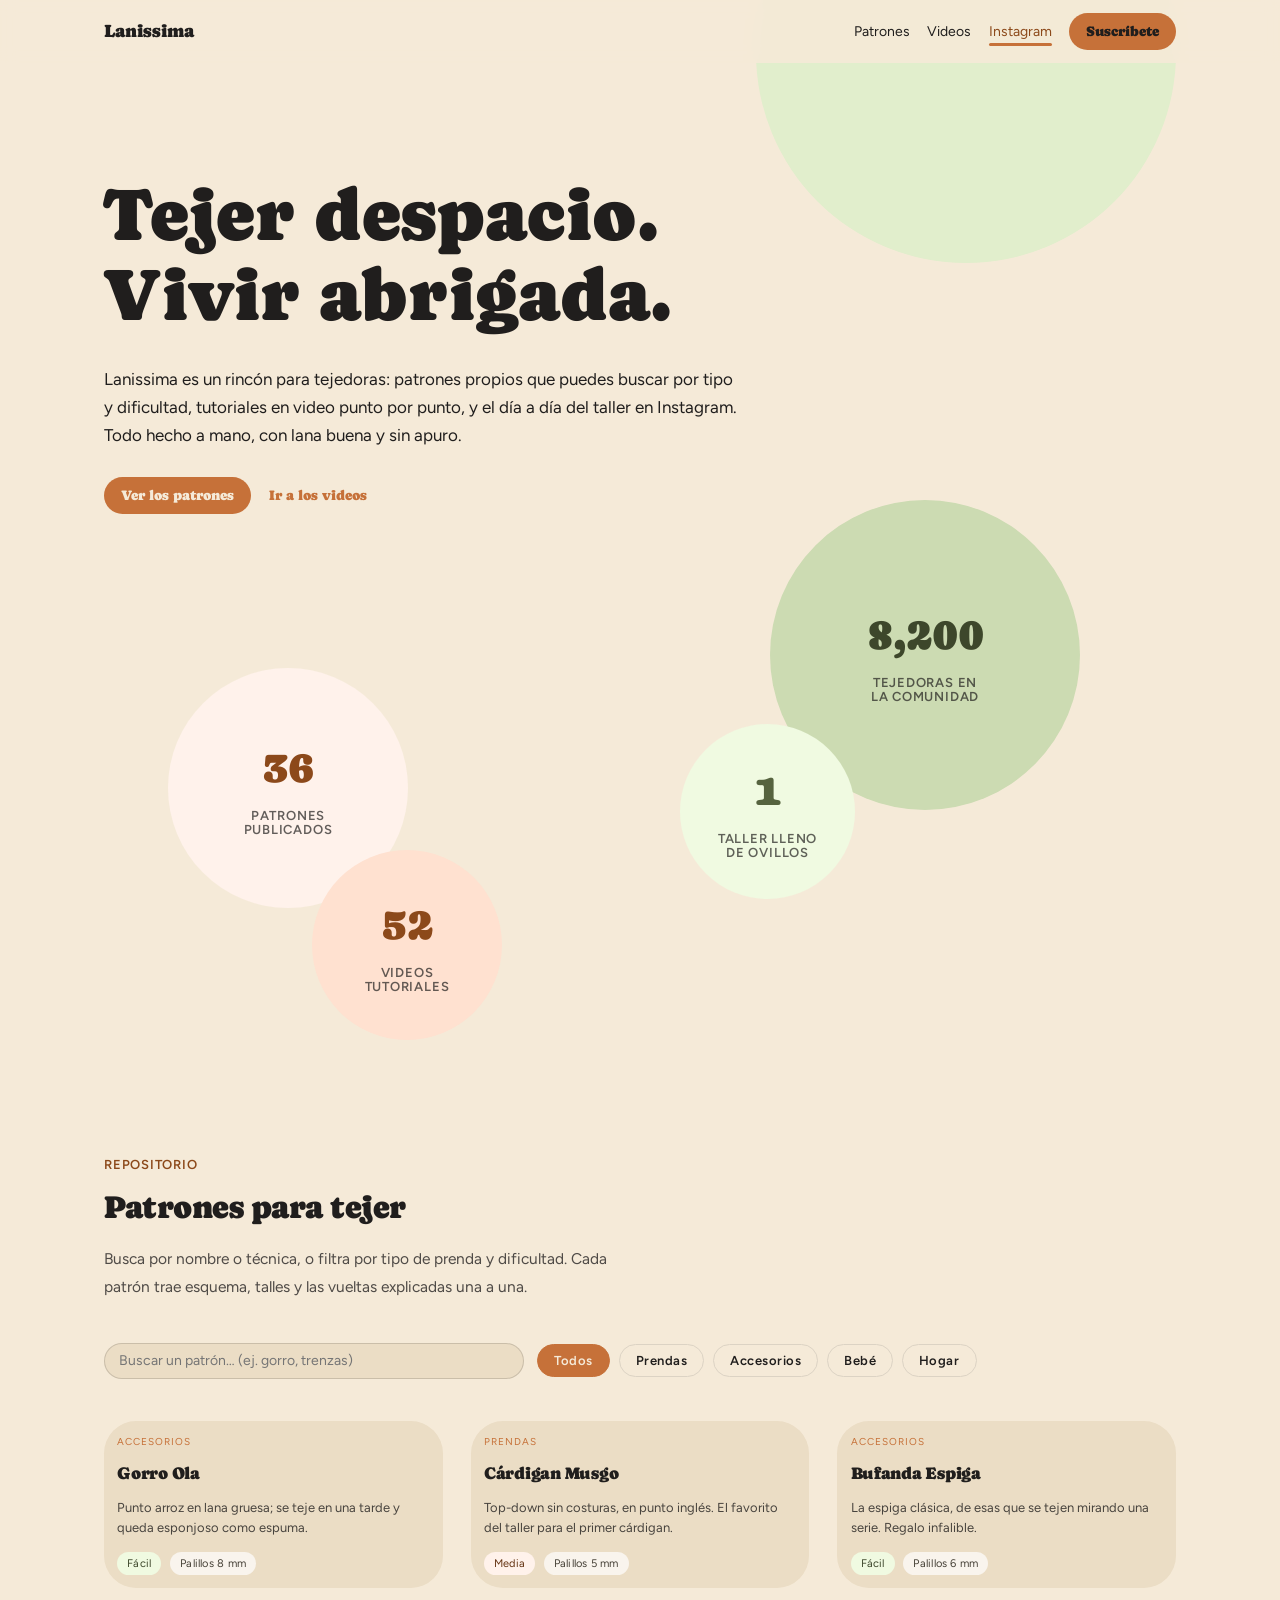
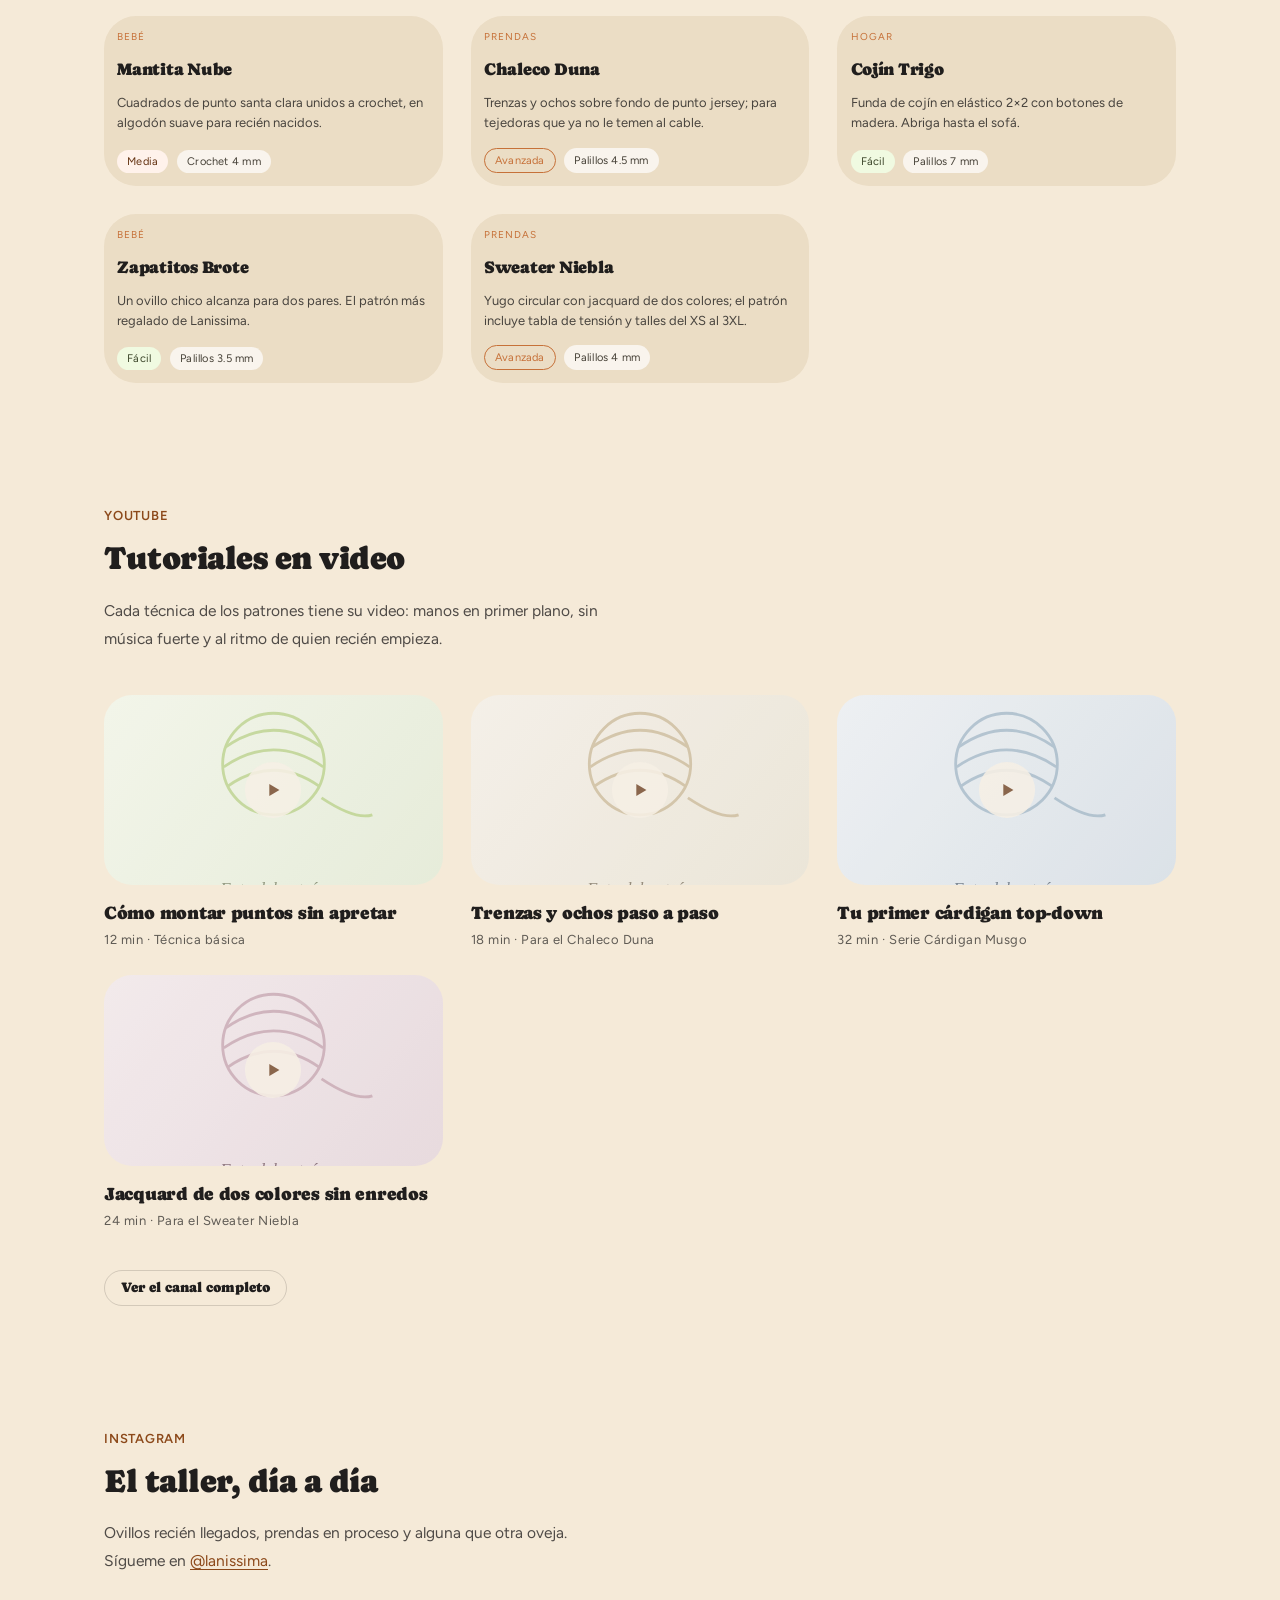
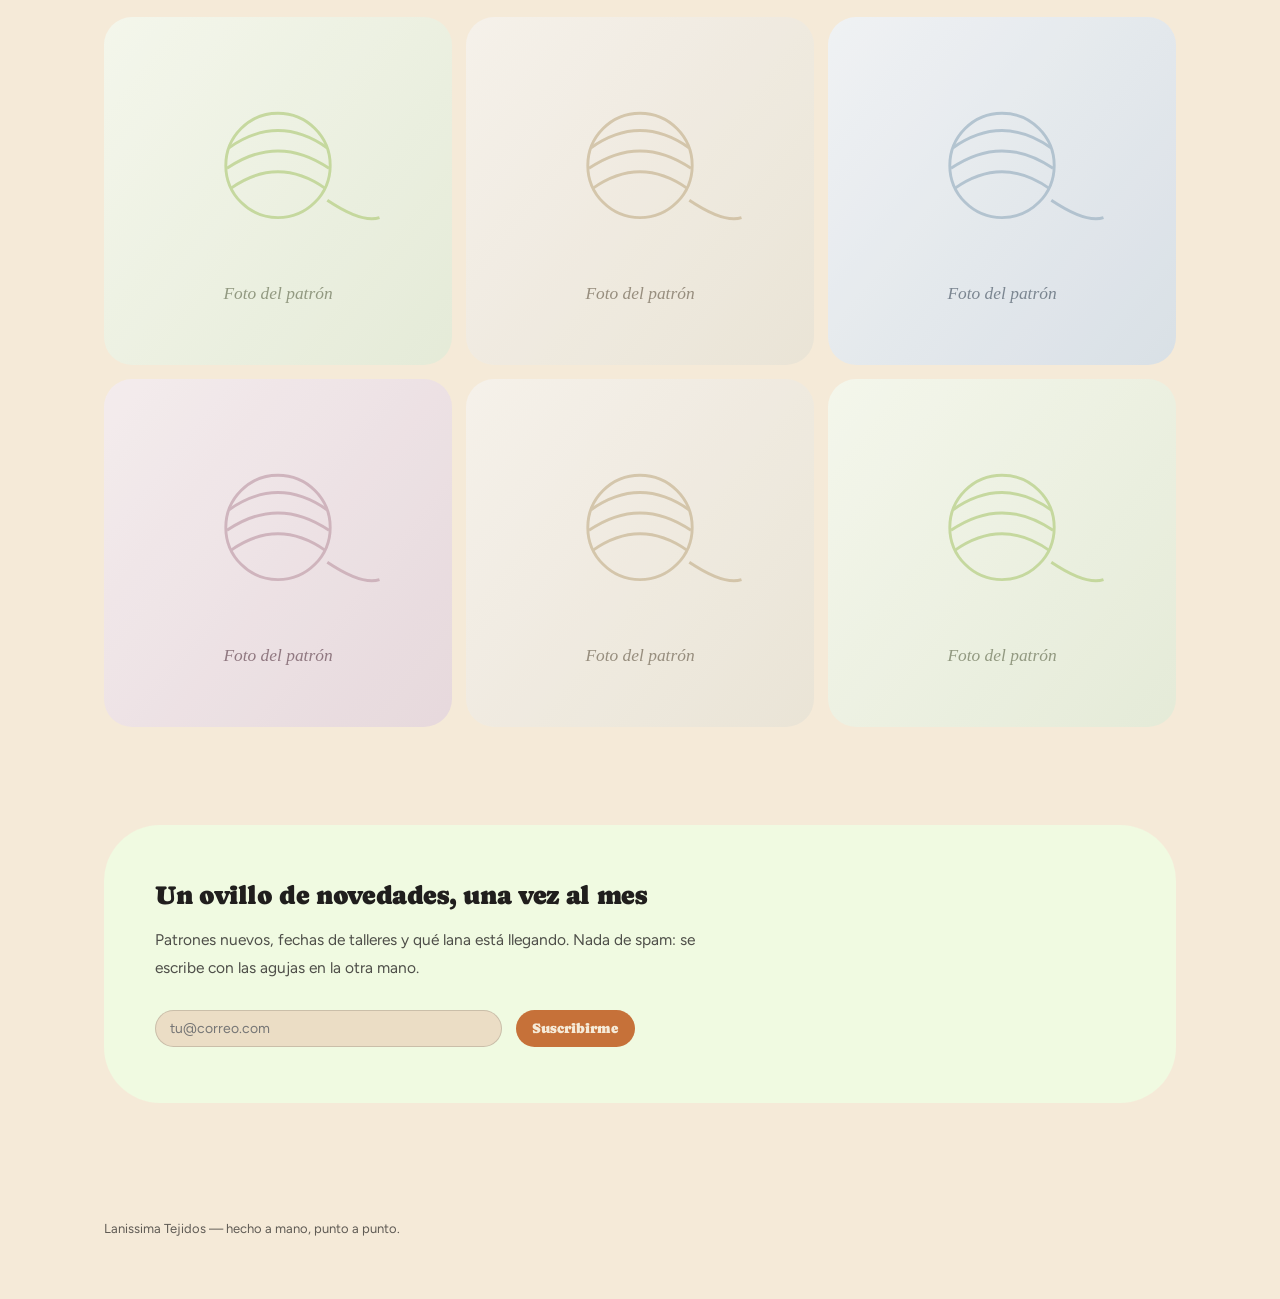
==== commit 7980ba46: "Add files via upload" ====
--- a/index.html
+++ b/index.html
@@ -1,135 +1,421 @@
-<!DOCTYPE html>
+<!doctype html>
 <html lang="es">
 <head>
-  <meta charset="UTF-8">
-  <meta name="viewport" content="width=device-width, initial-scale=1">
-  <title>Lanissima Tejidos — Patrones y videos de tejido gratis</title>
-  <meta name="description" content="Patrones de tejido gratuitos, videotutoriales y calculadora de lana. Lanissima Tejidos: teje conmigo.">
-  <link rel="icon" type="image/svg+xml" href="assets/img/logo-icon.svg">
-  <link rel="preconnect" href="https://fonts.googleapis.com">
-  <link rel="preconnect" href="https://fonts.gstatic.com" crossorigin>
-  <link href="https://fonts.googleapis.com/css2?family=Cormorant+Garamond:ital,wght@0,400;0,500;0,600;1,400&family=Jost:wght@300;400;500&display=swap" rel="stylesheet">
-  <link rel="stylesheet" href="assets/css/style.css">
+<meta charset="utf-8" />
+<meta name="viewport" content="width=device-width, initial-scale=1" />
+<title>Lanissima Tejidos</title>
+<link rel="stylesheet" href="assets/css/style.css" />
+<style>
+/* Lanissima Tejidos — página construida sobre el scaffolding del landing
+   Organic: ritmo de 28px, Caprasimo sobre Figtree, formas redondas,
+   fotografías lavadas (.washed). Todos los colores/tipos/radios vienen
+   de styles.css. */
+:root {
+  --leading: 28px;
+  --half: 14px;
+  --edge: clamp(20px, 5vw, 72px);
+  --measure: 58ch;
+}
+html { scroll-behavior: smooth; }
+@media (prefers-reduced-motion: reduce) { html { scroll-behavior: auto; } }
+body { margin: 0; text-wrap: pretty; overflow-x: clip; }
+.wrap { max-width: 1200px; margin: 0 auto; padding: 0 var(--edge); }
+.nav { padding-inline: max(var(--edge), calc((100% - 1200px) / 2 + var(--edge)));
+  position: sticky; top: 0; z-index: 10;
+  background: color-mix(in srgb, var(--color-bg) 88%, transparent);
+  backdrop-filter: blur(8px); }
+.nav a { white-space: nowrap; position: relative; }
+/* menú animado: subrayado terracota que crece desde la izquierda */
+.nav a::after { content: ""; position: absolute; left: 0; right: 100%; bottom: -4px;
+  height: 3px; border-radius: 999px; background: var(--color-accent);
+  transition: right .28s cubic-bezier(.4,0,.2,1); }
+.nav a:hover::after, .nav a.is-active::after { right: 0; }
+.nav a.is-active { color: var(--color-accent-700); }
+@media (max-width: 560px) { .nav a { display: none; } }
+
+/* aparición suave de secciones al hacer scroll */
+.reveal { opacity: 0; transform: translateY(18px);
+  transition: opacity .6s ease, transform .6s cubic-bezier(.22,.9,.3,1); }
+.reveal.is-in { opacity: 1; transform: none; }
+@media (prefers-reduced-motion: reduce) { .reveal { opacity: 1; transform: none; transition: none; } }
+
+.kicker {
+  display: block; font-size: 13px; line-height: var(--half);
+  letter-spacing: 0.06em; text-transform: uppercase; font-weight: 600;
+  color: var(--color-accent-700);
+  font-feature-settings: "tnum" 1;
+  margin: 0 0 calc(var(--leading) - var(--half));
+}
+
+/* — hero — */
+.hero { position: relative; padding: calc(4 * var(--leading)) 0 calc(3 * var(--leading)); }
+.hero::before { content: ""; position: absolute; right: -180px; top: -220px;
+  width: 420px; height: 420px; border-radius: 50%;
+  background: var(--color-accent-2-200); pointer-events: none; z-index: -1; }
+@media (max-width: 1420px) { .hero::before { right: 0; } }
+.display {
+  font-family: var(--font-heading); font-weight: var(--font-heading-weight);
+  font-size: clamp(40px, 5.8vw, 76px);
+  line-height: clamp(43px, 6.26vw, 82px);
+  letter-spacing: 0; margin: 0; margin-left: -0.028em;
+  text-box: trim-both cap alphabetic;
+}
+.display .line { display: block; }
+.hero .sub { font-size: 17px; line-height: var(--leading); max-width: var(--measure);
+  margin: calc(1.5 * var(--leading) - 1cap) 0 0;
+  text-box: trim-both cap alphabetic; }
+.hero .row { display: flex; gap: var(--space-3); flex-wrap: wrap; margin-top: var(--leading); }
+
+/* — el ovillar (círculos de cifras, como ovillos sueltos) — */
+.bed { position: relative; padding: calc(1.5 * var(--leading)) 0 calc(2.5 * var(--leading));
+  min-height: calc(17 * var(--leading)); }
+.seed { position: absolute; border-radius: 50%; aspect-ratio: 1;
+  display: grid; place-content: center; text-align: center;
+  padding: var(--leading); box-sizing: border-box; }
+.seed-a { width: 240px; left: 64px; top: calc(2.5 * var(--leading));
+  background: var(--color-accent-100); }
+.seed-b { width: 190px; left: 208px; top: calc(9 * var(--leading));
+  background: var(--color-accent-200); }
+.seed-c { width: 310px; right: 96px; top: calc(-3.5 * var(--leading));
+  background: var(--color-accent-2-300); }
+.seed-d { width: 175px; right: 321px; top: calc(4.5 * var(--leading));
+  background: var(--color-accent-2-100); }
+.seed .stat-num { font-family: var(--font-heading); font-weight: var(--font-heading-weight);
+  font-size: clamp(34px, 3.4vw, 48px); line-height: calc(2 * var(--leading));
+  margin: 0; text-box: trim-both cap alphabetic; }
+.seed-a .stat-num, .seed-b .stat-num { color: var(--color-accent-700); }
+.seed-d .stat-num { color: var(--color-accent-2-700); }
+.seed-c .stat-num { color: var(--color-accent-2-800); }
+.seed .stat-label { font-size: 13px; line-height: var(--half); letter-spacing: 0.06em;
+  text-transform: uppercase; font-weight: 600;
+  color: color-mix(in srgb, var(--color-text) 70%, transparent);
+  margin: var(--half) 0 0; max-width: 17ch; text-wrap: balance; }
+
+/* — patrones: buscador + repositorio — */
+.patterns { padding: calc(3 * var(--leading)) 0 calc(2 * var(--leading)); }
+.patterns h2, .videos h2, .insta h2 { font-family: var(--font-heading);
+  font-weight: var(--font-heading-weight);
+  font-size: 32px; line-height: calc(1.5 * var(--leading)); margin: 0;
+  text-box: trim-both cap alphabetic; }
+.section-sub { font-size: 15.5px; line-height: var(--leading);
+  color: color-mix(in srgb, var(--color-text) 78%, transparent);
+  margin: calc(var(--leading) - 1cap) 0 0; max-width: 52ch;
+  text-box: trim-both cap alphabetic; }
+.search-row { display: flex; gap: var(--space-3); flex-wrap: wrap; align-items: center;
+  margin-top: calc(1.5 * var(--leading)); }
+.search-row .input { flex: 1; min-width: 220px; max-width: 420px; }
+.filter-chips { display: flex; gap: var(--space-2); flex-wrap: wrap; }
+.chip { border: 1.5px solid var(--color-neutral-300); background: transparent;
+  color: var(--color-text); font: 600 13px/1 var(--font-body);
+  letter-spacing: 0.04em; padding: 9px 16px; border-radius: 999px;
+  cursor: pointer; transition: background .2s ease, border-color .2s ease, color .2s ease; }
+.chip:hover { background: var(--color-accent-100); border-color: var(--color-accent-300); }
+.chip:active { background: var(--color-accent-200); }
+.chip:focus-visible { outline: 2px solid var(--color-accent); outline-offset: 2px; }
+.chip.is-on { background: var(--color-accent); border-color: var(--color-accent);
+  color: var(--color-bg); }
+.chip.is-on:hover { background: var(--color-accent-600); border-color: var(--color-accent-600); }
+.pattern-grid { display: grid; grid-template-columns: repeat(auto-fill, minmax(250px, 1fr));
+  gap: var(--leading); margin-top: calc(1.5 * var(--leading)); }
+.pattern-card { display: flex; flex-direction: column; gap: var(--half); }
+.pattern-card .card-title { margin: 0; }
+.pattern-card .meta-row { display: flex; gap: var(--space-2); flex-wrap: wrap; margin-top: auto; }
+.pattern-empty { display: none; font-size: 15.5px; line-height: var(--leading);
+  color: color-mix(in srgb, var(--color-text) 70%, transparent);
+  margin-top: calc(1.5 * var(--leading)); }
+
+/* — videos — */
+.videos { padding: calc(2.5 * var(--leading)) 0 calc(2 * var(--leading)); }
+.video-grid { display: grid; grid-template-columns: repeat(auto-fill, minmax(260px, 1fr));
+  gap: var(--leading); margin-top: calc(1.5 * var(--leading)); }
+.video-card { display: block; text-decoration: none; color: inherit; }
+.video-thumb { position: relative; border-radius: var(--radius-lg); overflow: hidden; }
+.video-thumb img { width: 100%; aspect-ratio: 16 / 9; display: block; object-fit: cover; }
+.video-thumb .play { position: absolute; inset: 0; display: grid; place-content: center;
+  pointer-events: none; }
+.video-thumb .play span { display: grid; place-content: center; width: 56px; height: 56px;
+  border-radius: 50%; background: color-mix(in srgb, var(--color-bg) 88%, transparent);
+  color: var(--color-accent-700); transition: transform .25s cubic-bezier(.34,1.4,.5,1), background .2s ease; }
+.video-card:hover .play span { transform: scale(1.12); background: var(--color-bg); }
+.video-card:focus-visible { outline: 2px solid var(--color-accent); outline-offset: 4px;
+  border-radius: var(--radius-lg); }
+.video-title { font-family: var(--font-heading); font-weight: var(--font-heading-weight);
+  font-size: 18px; line-height: var(--leading); margin: var(--half) 0 0; }
+.video-meta { font-size: 13px; line-height: var(--half); letter-spacing: 0.04em;
+  color: color-mix(in srgb, var(--color-text) 70%, transparent); margin: 6px 0 0; }
+.videos .more { margin-top: calc(1.5 * var(--leading)); }
+
+/* — instagram — */
+.insta { padding: calc(2.5 * var(--leading)) 0 calc(2 * var(--leading)); }
+.insta-grid { display: grid; grid-template-columns: repeat(3, minmax(0, 1fr));
+  gap: var(--half); margin-top: calc(1.5 * var(--leading)); }
+.insta-item { display: block; border-radius: var(--radius-lg); overflow: hidden;
+  transition: transform .3s cubic-bezier(.22,.9,.3,1); }
+.insta-item:hover { transform: translateY(-4px); }
+.insta-item:focus-visible { outline: 2px solid var(--color-accent); outline-offset: 3px; }
+.insta-item img { width: 100%; aspect-ratio: 1; display: block; object-fit: cover; }
+@media (max-width: 640px) { .insta-grid { grid-template-columns: repeat(2, minmax(0, 1fr)); } }
+
+/* — cierre — */
+.close { padding: calc(1.5 * var(--leading)) 0 calc(2 * var(--leading)); }
+.patch { background: var(--color-accent-2-100);
+  border-radius: calc(2 * var(--radius-lg));
+  padding: calc(2 * var(--leading)) clamp(24px, 4vw, 64px); }
+.patch h3 { font-family: var(--font-heading); font-weight: var(--font-heading-weight);
+  font-size: 26px; line-height: var(--leading); margin: 0; text-box: trim-both cap alphabetic; }
+.patch .sub { font-size: 15.5px; line-height: var(--leading);
+  color: color-mix(in srgb, var(--color-text) 78%, transparent);
+  margin: calc(var(--leading) - 1cap) 0 0; max-width: var(--measure); text-box: trim-both cap alphabetic; }
+.signup { display: flex; gap: var(--space-3); align-items: stretch; max-width: 480px;
+  margin-top: var(--leading); }
+.signup .input { flex: 1; }
+.signup .input, .signup .btn { min-height: 36px; }
+footer { padding: calc(2 * var(--leading)) 0; font-size: 13px; line-height: var(--leading);
+  color: color-mix(in srgb, var(--color-text) 70%, transparent); }
+a { color: var(--color-accent-700); }
+a:hover { color: var(--color-accent-800); }
+
+/* — colapso responsivo del ovillar — */
+@media (max-width: 1080px) {
+  .bed { min-height: 0; display: grid; grid-template-columns: repeat(2, minmax(0, 1fr));
+    gap: var(--leading) var(--half); justify-items: center;
+    padding-bottom: calc(3.5 * var(--leading)); }
+  .seed { position: static; width: min(clamp(160px, 44vw, 240px), 100%); }
+  .seed-c { width: min(clamp(180px, 50vw, 280px), 100%); }
+  .seed-b, .seed-d { transform: translateY(var(--leading)); }
+}
+@media (max-width: 720px) {
+  .hero { padding-top: calc(2.5 * var(--leading)); }
+  .hero::before { width: 280px; height: 280px; top: -160px; }
+}
+@media (max-width: 389px) {
+  .bed { grid-template-columns: 1fr; gap: var(--leading); }
+  .seed { width: clamp(160px, 56vw, 220px); }
+  .seed-c { width: clamp(180px, 62vw, 240px); }
+  .seed-a, .seed-c { justify-self: start; }
+  .seed-b, .seed-d { transform: none; justify-self: end; }
+}
+</style>
 </head>
 <body>
-
-  <!-- Carrusel de últimos patrones -->
-  <section class="hero-carousel" id="inicio" aria-label="Últimos patrones">
-    <div class="hc-track"></div>
-    <div class="hc-dots"></div>
-  </section>
-
-  <div class="hero-intro">
-    <span class="eyebrow">Lanissima Tejidos</span>
-    <h1 data-i18n="hero.title"></h1>
-    <p data-i18n="hero.subtitle"></p>
-  </div>
-
-  <!-- Patrones destacados -->
-  <section class="section" id="patrones">
-    <div class="container">
-      <div class="section-head">
-        <h2 data-i18n="home.featured"></h2>
-        <p data-i18n="home.featuredSub"></p>
+<nav class="nav">
+  <span class="nav-brand">Lanissima</span>
+  <a href="#patrones">Patrones</a>
+  <a href="#videos">Videos</a>
+  <a href="#instagram">Instagram</a>
+  <a class="btn btn-primary" href="#novedades" style="text-decoration:none">Suscríbete</a>
+</nav>
+<div class="wrap">
+
+  <section class="hero">
+    <h1 class="display"><span class="line">Tejer despacio.</span> <span class="line">Vivir abrigada.</span></h1>
+    <p class="sub">Lanissima es un rincón para tejedoras: patrones propios que puedes buscar por tipo y dificultad, tutoriales en video punto por punto, y el día a día del taller en Instagram. Todo hecho a mano, con lana buena y sin apuro.</p>
+    <div class="row">
+      <a class="btn btn-primary" href="#patrones" style="text-decoration:none">Ver los patrones</a>
+      <a class="btn btn-ghost" href="#videos" style="text-decoration:none">Ir a los videos</a>
+    </div>
+  </section>
+
+  <section class="bed" aria-label="Lanissima en cifras">
+    <div class="seed seed-a"><p class="stat-num">36</p><p class="stat-label">Patrones publicados</p></div>
+    <div class="seed seed-b"><p class="stat-num">52</p><p class="stat-label">Videos tutoriales</p></div>
+    <div class="seed seed-c"><p class="stat-num">8,200</p><p class="stat-label">Tejedoras en la comunidad</p></div>
+    <div class="seed seed-d"><p class="stat-num">1</p><p class="stat-label">Taller lleno de ovillos</p></div>
+  </section>
+
+  <section class="patterns reveal" id="patrones">
+    <span class="kicker">Repositorio</span>
+    <h2>Patrones para tejer</h2>
+    <p class="section-sub">Busca por nombre o técnica, o filtra por tipo de prenda y dificultad. Cada patrón trae esquema, talles y las vueltas explicadas una a una.</p>
+    <div class="search-row">
+      <input class="input" id="pattern-search" type="search" placeholder="Buscar un patrón… (ej. gorro, trenzas)" aria-label="Buscar patrones" />
+      <div class="filter-chips" role="group" aria-label="Filtrar por categoría">
+        <button type="button" class="chip is-on" data-cat="">Todos</button>
+        <button type="button" class="chip" data-cat="prendas">Prendas</button>
+        <button type="button" class="chip" data-cat="accesorios">Accesorios</button>
+        <button type="button" class="chip" data-cat="bebe">Bebé</button>
+        <button type="button" class="chip" data-cat="hogar">Hogar</button>
       </div>
-      <div class="pattern-grid" id="featured-grid"></div>
-      <div class="section-foot">
-        <a class="btn" href="patrones.html" data-i18n="home.seeAll"></a>
+    </div>
+    <div class="pattern-grid" id="pattern-grid">
+      <article class="card pattern-card" data-cat="accesorios" data-search="gorro ola punto arroz accesorios facil lana gruesa">
+        <span class="card-kicker">Accesorios</span>
+        <h3 class="card-title">Gorro Ola</h3>
+        <p class="card-body">Punto arroz en lana gruesa; se teje en una tarde y queda esponjoso como espuma.</p>
+        <div class="meta-row"><span class="tag tag-accent-2">Fácil</span><span class="tag tag-neutral">Palillos 8 mm</span></div>
+      </article>
+      <article class="card pattern-card" data-cat="prendas" data-search="cardigan musgo prendas media punto ingles top down">
+        <span class="card-kicker">Prendas</span>
+        <h3 class="card-title">Cárdigan Musgo</h3>
+        <p class="card-body">Top-down sin costuras, en punto inglés. El favorito del taller para el primer cárdigan.</p>
+        <div class="meta-row"><span class="tag tag-accent">Media</span><span class="tag tag-neutral">Palillos 5 mm</span></div>
+      </article>
+      <article class="card pattern-card" data-cat="accesorios" data-search="bufanda espiga accesorios facil punto espiga regalo">
+        <span class="card-kicker">Accesorios</span>
+        <h3 class="card-title">Bufanda Espiga</h3>
+        <p class="card-body">La espiga clásica, de esas que se tejen mirando una serie. Regalo infalible.</p>
+        <div class="meta-row"><span class="tag tag-accent-2">Fácil</span><span class="tag tag-neutral">Palillos 6 mm</span></div>
+      </article>
+      <article class="card pattern-card" data-cat="bebe" data-search="mantita nube bebe media manta apego algodon">
+        <span class="card-kicker">Bebé</span>
+        <h3 class="card-title">Mantita Nube</h3>
+        <p class="card-body">Cuadrados de punto santa clara unidos a crochet, en algodón suave para recién nacidos.</p>
+        <div class="meta-row"><span class="tag tag-accent">Media</span><span class="tag tag-neutral">Crochet 4 mm</span></div>
+      </article>
+      <article class="card pattern-card" data-cat="prendas" data-search="chaleco duna prendas avanzada trenzas ochos">
+        <span class="card-kicker">Prendas</span>
+        <h3 class="card-title">Chaleco Duna</h3>
+        <p class="card-body">Trenzas y ochos sobre fondo de punto jersey; para tejedoras que ya no le temen al cable.</p>
+        <div class="meta-row"><span class="tag tag-outline">Avanzada</span><span class="tag tag-neutral">Palillos 4.5 mm</span></div>
+      </article>
+      <article class="card pattern-card" data-cat="hogar" data-search="cojin trigo hogar facil punto elastico decoracion">
+        <span class="card-kicker">Hogar</span>
+        <h3 class="card-title">Cojín Trigo</h3>
+        <p class="card-body">Funda de cojín en elástico 2×2 con botones de madera. Abriga hasta el sofá.</p>
+        <div class="meta-row"><span class="tag tag-accent-2">Fácil</span><span class="tag tag-neutral">Palillos 7 mm</span></div>
+      </article>
+      <article class="card pattern-card" data-cat="bebe" data-search="zapatitos brote bebe facil zapatos regalo nacimiento">
+        <span class="card-kicker">Bebé</span>
+        <h3 class="card-title">Zapatitos Brote</h3>
+        <p class="card-body">Un ovillo chico alcanza para dos pares. El patrón más regalado de Lanissima.</p>
+        <div class="meta-row"><span class="tag tag-accent-2">Fácil</span><span class="tag tag-neutral">Palillos 3.5 mm</span></div>
+      </article>
+      <article class="card pattern-card" data-cat="prendas" data-search="sweater niebla prendas avanzada jacquard yugo circular">
+        <span class="card-kicker">Prendas</span>
+        <h3 class="card-title">Sweater Niebla</h3>
+        <p class="card-body">Yugo circular con jacquard de dos colores; el patrón incluye tabla de tensión y talles del XS al 3XL.</p>
+        <div class="meta-row"><span class="tag tag-outline">Avanzada</span><span class="tag tag-neutral">Palillos 4 mm</span></div>
+      </article>
+    </div>
+    <p class="pattern-empty" id="pattern-empty">No encontré patrones con esa búsqueda — prueba con otra palabra, o destela los filtros.</p>
+  </section>
+
+  <section class="videos reveal" id="videos">
+    <span class="kicker">YouTube</span>
+    <h2>Tutoriales en video</h2>
+    <p class="section-sub">Cada técnica de los patrones tiene su video: manos en primer plano, sin música fuerte y al ritmo de quien recién empieza.</p>
+    <div class="video-grid">
+      <a class="video-card" href="https://www.youtube.com/@lanissima" target="_blank" rel="noopener">
+        <div class="video-thumb washed">
+          <img src="uploads/placeholder-1.svg" alt="Miniatura del video: montar puntos" loading="lazy" />
+          <div class="play"><span><svg width="22" height="22" viewBox="0 0 24 24" fill="currentColor"><path d="M8 5.5v13l11-6.5z"/></svg></span></div>
+        </div>
+        <h3 class="video-title">Cómo montar puntos sin apretar</h3>
+        <p class="video-meta">12 min · Técnica básica</p>
+      </a>
+      <a class="video-card" href="https://www.youtube.com/@lanissima" target="_blank" rel="noopener">
+        <div class="video-thumb washed">
+          <img src="uploads/placeholder-2.svg" alt="Miniatura del video: trenzas y ochos" loading="lazy" />
+          <div class="play"><span><svg width="22" height="22" viewBox="0 0 24 24" fill="currentColor"><path d="M8 5.5v13l11-6.5z"/></svg></span></div>
+        </div>
+        <h3 class="video-title">Trenzas y ochos paso a paso</h3>
+        <p class="video-meta">18 min · Para el Chaleco Duna</p>
+      </a>
+      <a class="video-card" href="https://www.youtube.com/@lanissima" target="_blank" rel="noopener">
+        <div class="video-thumb washed">
+          <img src="uploads/placeholder-3.svg" alt="Miniatura del video: cárdigan top-down" loading="lazy" />
+          <div class="play"><span><svg width="22" height="22" viewBox="0 0 24 24" fill="currentColor"><path d="M8 5.5v13l11-6.5z"/></svg></span></div>
+        </div>
+        <h3 class="video-title">Tu primer cárdigan top-down</h3>
+        <p class="video-meta">32 min · Serie Cárdigan Musgo</p>
+      </a>
+      <a class="video-card" href="https://www.youtube.com/@lanissima" target="_blank" rel="noopener">
+        <div class="video-thumb washed">
+          <img src="uploads/placeholder-hero.svg" alt="Miniatura del video: jacquard de dos colores" loading="lazy" />
+          <div class="play"><span><svg width="22" height="22" viewBox="0 0 24 24" fill="currentColor"><path d="M8 5.5v13l11-6.5z"/></svg></span></div>
+        </div>
+        <h3 class="video-title">Jacquard de dos colores sin enredos</h3>
+        <p class="video-meta">24 min · Para el Sweater Niebla</p>
+      </a>
+    </div>
+    <div class="more"><a class="btn btn-secondary" href="https://www.youtube.com/@lanissima" target="_blank" rel="noopener" style="text-decoration:none">Ver el canal completo</a></div>
+  </section>
+
+  <section class="insta reveal" id="instagram">
+    <span class="kicker">Instagram</span>
+    <h2>El taller, día a día</h2>
+    <p class="section-sub">Ovillos recién llegados, prendas en proceso y alguna que otra oveja. Sígueme en <a href="https://www.instagram.com/lanissima" target="_blank" rel="noopener">@lanissima</a>.</p>
+    <div class="insta-grid">
+      <a class="insta-item washed" href="https://www.instagram.com/lanissima" target="_blank" rel="noopener" aria-label="Publicación de Instagram 1">
+        <img src="uploads/placeholder-1.svg" alt="Foto de Instagram 1" loading="lazy" />
+      </a>
+      <a class="insta-item washed" href="https://www.instagram.com/lanissima" target="_blank" rel="noopener" aria-label="Publicación de Instagram 2">
+        <img src="uploads/placeholder-2.svg" alt="Foto de Instagram 2" loading="lazy" />
+      </a>
+      <a class="insta-item washed" href="https://www.instagram.com/lanissima" target="_blank" rel="noopener" aria-label="Publicación de Instagram 3">
+        <img src="uploads/placeholder-3.svg" alt="Foto de Instagram 3" loading="lazy" />
+      </a>
+      <a class="insta-item washed" href="https://www.instagram.com/lanissima" target="_blank" rel="noopener" aria-label="Publicación de Instagram 4">
+        <img src="uploads/placeholder-hero.svg" alt="Foto de Instagram 4" loading="lazy" />
+      </a>
+      <a class="insta-item washed" href="https://www.instagram.com/lanissima" target="_blank" rel="noopener" aria-label="Publicación de Instagram 5">
+        <img src="uploads/placeholder-2.svg" alt="Foto de Instagram 5" loading="lazy" />
+      </a>
+      <a class="insta-item washed" href="https://www.instagram.com/lanissima" target="_blank" rel="noopener" aria-label="Publicación de Instagram 6">
+        <img src="uploads/placeholder-1.svg" alt="Foto de Instagram 6" loading="lazy" />
+      </a>
+    </div>
+  </section>
+
+  <section class="close reveal" id="novedades">
+    <div class="patch">
+      <h3>Un ovillo de novedades, una vez al mes</h3>
+      <p class="sub">Patrones nuevos, fechas de talleres y qué lana está llegando. Nada de spam: se escribe con las agujas en la otra mano.</p>
+      <div class="signup">
+        <input class="input" type="email" placeholder="tu@correo.com" aria-label="Correo electrónico" />
+        <button type="button" class="btn btn-primary">Suscribirme</button>
       </div>
     </div>
   </section>
 
-  <!-- Últimos videos -->
-  <section class="section section-soft" id="videos">
-    <div class="container">
-      <div class="section-head">
-        <h2 data-i18n="home.videos"></h2>
-        <p data-i18n="home.videosSub"></p>
-      </div>
-      <div class="video-grid video-grid-lg" id="home-videos"></div>
-      <div class="section-foot">
-        <a class="btn" href="videos.html" data-i18n="home.seeAllVideos"></a>
-      </div>
-    </div>
-  </section>
-
-  <!-- Calculadora de lana -->
-  <section class="section" id="calculadora">
-    <div class="container">
-      <div class="section-head">
-        <h2 data-i18n="calc.title"></h2>
-        <p data-i18n="calc.subtitle"></p>
-      </div>
-      <div class="calc-wrap">
-        <form id="calc-form">
-          <div class="calc-grid">
-            <div class="field">
-              <label data-i18n="calc.garment"></label>
-              <select name="garment"></select>
-            </div>
-            <div class="field">
-              <label data-i18n="calc.size"></label>
-              <select name="size"></select>
-            </div>
-            <div class="field">
-              <label data-i18n="calc.weight"></label>
-              <select name="weight"></select>
-            </div>
-            <div class="field">
-              <label data-i18n="calc.skein"></label>
-              <input type="number" name="skein" value="100" min="1" max="2000">
-            </div>
-          </div>
-          <div style="text-align:center">
-            <button type="submit" class="btn btn-solid" data-i18n="calc.button"></button>
-          </div>
-        </form>
-
-        <div class="calc-result" id="calc-result">
-          <p data-i18n="calc.resultTitle"></p>
-          <p><span class="big" id="calc-meters">0</span> <span class="unit" data-i18n="calc.meters"></span></p>
-          <p class="detail" id="calc-skeins"></p>
-        </div>
-
-        <p class="calc-note" data-i18n="calc.note"></p>
-      </div>
-    </div>
-  </section>
-
-  <!-- Sobre mí -->
-  <section class="section section-soft" id="sobre-mi">
-    <div class="container">
-      <div class="about-wrap" style="padding:0">
-        <div class="portrait">
-          <img src="assets/img/logo.svg" alt="Lanissima Tejidos">
-        </div>
-        <div>
-          <h1 data-i18n="about.title"></h1>
-          <p data-i18n="about.p1"></p>
-          <p data-i18n="about.p2"></p>
-          <p data-i18n="about.p3"></p>
-        </div>
-      </div>
-    </div>
-  </section>
-
-  <!-- Instagram -->
-  <section class="section" id="instagram">
-    <div class="container">
-      <div class="section-head">
-        <h2 data-i18n="ig.title"></h2>
-        <p class="ig-handle" id="ig-handle" data-i18n="ig.subtitle"></p>
-      </div>
-      <div class="ig-grid" id="ig-grid"></div>
-      <div class="section-foot">
-        <a class="btn" id="ig-follow" href="#" target="_blank" rel="noopener" data-i18n="ig.follow"></a>
-      </div>
-    </div>
-  </section>
-
-  <script src="assets/js/i18n.js"></script>
-  <script src="assets/js/main.js"></script>
-  <script src="assets/js/calculadora.js"></script>
-  <script>initPage('index').then(() => { initCalculadora(); applyI18n(); });</script>
+  <footer>Lanissima Tejidos — hecho a mano, punto a punto.</footer>
+</div>
+
+<script>
+(() => {
+  // Buscador de patrones: texto + chips de categoría
+  const input = document.getElementById('pattern-search');
+  const chips = [...document.querySelectorAll('.chip')];
+  const cards = [...document.querySelectorAll('.pattern-card')];
+  const empty = document.getElementById('pattern-empty');
+  let cat = '';
+  const norm = s => s.toLowerCase().normalize('NFD').replace(/[\u0300-\u036f]/g, '');
+  function apply() {
+    const q = norm(input.value.trim());
+    let shown = 0;
+    for (const c of cards) {
+      const ok = (!cat || c.dataset.cat === cat) && (!q || norm(c.dataset.search).includes(q));
+      c.style.display = ok ? '' : 'none';
+      if (ok) shown++;
+    }
+    empty.style.display = shown ? 'none' : 'block';
+  }
+  input.addEventListener('input', apply);
+  chips.forEach(ch => ch.addEventListener('click', () => {
+    chips.forEach(o => o.classList.remove('is-on'));
+    ch.classList.add('is-on');
+    cat = ch.dataset.cat;
+    apply();
+  }));
+
+  // Aparición suave de secciones
+  const io = new IntersectionObserver(entries => {
+    for (const e of entries) if (e.isIntersecting) { e.target.classList.add('is-in'); io.unobserve(e.target); }
+  }, { rootMargin: '0px 0px -12% 0px' });
+  document.querySelectorAll('.reveal').forEach(el => io.observe(el));
+
+  // Menú: enlace activo según la sección visible
+  const links = [...document.querySelectorAll('.nav a[href^="#"]')].filter(a => a.getAttribute('href') !== '#novedades');
+  const byId = Object.fromEntries(links.map(a => [a.getAttribute('href').slice(1), a]));
+  const spy = new IntersectionObserver(entries => {
+    for (const e of entries) {
+      const link = byId[e.target.id];
+      if (!link) continue;
+      if (e.isIntersecting) { links.forEach(l => l.classList.remove('is-active')); link.classList.add('is-active'); }
+    }
+  }, { rootMargin: '-30% 0px -55% 0px' });
+  Object.keys(byId).forEach(id => { const s = document.getElementById(id); if (s) spy.observe(s); });
+})();
+</script>
 </body>
 </html>
--- a/assets/css/style.css
+++ b/assets/css/style.css
@@ -1,913 +1,257 @@
-/* ==========================================================================
-   Lanissima Tejidos — estilo inspirado en la estética escandinava minimalista
-   ========================================================================== */
+/* Organic — design-system tokens and component classes. This file is the source of truth for the system's look; retune it here and see readme.md. */
+@import url('https://fonts.googleapis.com/css2?family=Caprasimo:wght@400&family=Figtree:wght@400;600;700&display=swap');
 
 :root {
-  --color-text: #3a3a3a;
-  --color-text-soft: #7a7a7a;
-  --color-bg: #ffffff;
-  --color-bg-soft: #f7f6f3;
-  --color-accent: #8bc34a;
-  --color-accent-dark: #6a9a35;
-  --color-line: #e8e6e1;
-  --font-serif: 'Cormorant Garamond', Georgia, serif;
-  --font-sans: 'Jost', 'Helvetica Neue', Arial, sans-serif;
-  --header-h: 132px;
-}
-
-* { margin: 0; padding: 0; box-sizing: border-box; }
-
-html { scroll-behavior: smooth; }
+  --color-bg: #f5ead8;
+  --color-surface: #ebddc5;
+  --color-text: #201e1d;
+  --color-accent: #c67139;
+  --color-accent-2: #7a8a5e;
+  --color-divider: color-mix(in srgb, #201e1d 16%, transparent);
+
+  /* Tonal ramps — generated in OKLCH on one shared lightness scale, so the
+     same step of any role matches the others in visual value. */
+  --color-neutral-100: #f9f4ed;
+  --color-neutral-200: #eee7db;
+  --color-neutral-300: #dcd3c4;
+  --color-neutral-400: #c0b6a5;
+  --color-neutral-500: #a19786;
+  --color-neutral-600: #82796a;
+  --color-neutral-700: #645c50;
+  --color-neutral-800: #474238;
+  --color-neutral-900: #2e2b25;
+
+  --color-accent-100: #fff2eb;
+  --color-accent-200: #ffe1d0;
+  --color-accent-300: #ffc6a5;
+  --color-accent-400: #f6a06b;
+  --color-accent-500: #d67f48;
+  --color-accent-600: #b2622d;
+  --color-accent-700: #8c491a;
+  --color-accent-800: #643312;
+  --color-accent-900: #402310;
+
+  --color-accent-2-100: #f0fae1;
+  --color-accent-2-200: #e1eecc;
+  --color-accent-2-300: #ccdbb2;
+  --color-accent-2-400: #aebf92;
+  --color-accent-2-500: #8fa073;
+  --color-accent-2-600: #728157;
+  --color-accent-2-700: #56633f;
+  --color-accent-2-800: #3d472b;
+  --color-accent-2-900: #272e1b;
+
+  --font-heading: "Caprasimo", system-ui, sans-serif;
+  --font-heading-weight: 400;
+  --font-body: "Figtree", system-ui, sans-serif;
+
+  --space-1: 4.4px;
+  --space-2: 8.8px;
+  --space-3: 13.2px;
+  --space-4: 17.6px;
+  --space-6: 26.4px;
+  --space-8: 35.2px;
+
+  --radius-sm: 8px;
+  --radius-md: 16px;
+  --radius-lg: 28px;
+
+  /* Elevation — derived from the ground: soft ink-tinted shadows on a
+     light theme, a hairline edge + ambient darkness on a dark one. */
+  --shadow-sm: 0 1px 2px color-mix(in srgb, #2e2b25 14%, transparent);
+  --shadow-md: 0 3px 10px color-mix(in srgb, #2e2b25 16%, transparent);
+  --shadow-lg: 0 12px 32px color-mix(in srgb, #2e2b25 22%, transparent);
+}
 
 body {
-  font-family: var(--font-sans);
-  font-weight: 300;
+  background: var(--color-bg);
   color: var(--color-text);
-  background: var(--color-bg);
-  line-height: 1.7;
-  letter-spacing: 0.02em;
-}
-
-img { max-width: 100%; display: block; }
-a { color: inherit; text-decoration: none; }
-button { font-family: inherit; cursor: pointer; }
-
-h1, h2, h3 { font-family: var(--font-serif); font-weight: 500; line-height: 1.25; }
-
-.container { max-width: 1240px; margin: 0 auto; padding: 0 24px; }
-
-/* --------------------------------------------------------------------------
-   Header
-   -------------------------------------------------------------------------- */
-
-.site-header {
-  position: sticky;
-  top: 0;
-  z-index: 100;
-  background: rgba(255, 255, 255, 0.96);
-  backdrop-filter: blur(6px);
-  border-bottom: 1px solid var(--color-line);
-}
-
-.header-top {
-  display: flex;
-  align-items: center;
-  justify-content: space-between;
-  padding: 14px 24px 8px;
-  max-width: 1240px;
-  margin: 0 auto;
-}
-
-.brand {
-  display: flex;
-  align-items: center;
-  gap: 12px;
-}
-
-.brand img { width: 46px; height: 46px; }
-
-.brand-name {
-  font-family: var(--font-serif);
-  font-size: 1.9rem;
-  font-weight: 600;
-  letter-spacing: 0.04em;
-  color: #1d1d1b;
-}
-
-.brand-name span {
-  display: block;
-  font-family: var(--font-sans);
-  font-size: 0.62rem;
-  font-weight: 400;
-  letter-spacing: 0.42em;
-  text-transform: uppercase;
-  color: var(--color-text-soft);
-  margin-top: -4px;
-}
-
-.lang-switch {
-  display: flex;
-  gap: 4px;
-  align-items: center;
-  font-size: 0.75rem;
-  letter-spacing: 0.12em;
-}
-
-.lang-switch button {
-  background: none;
-  border: none;
-  padding: 4px 6px;
-  color: var(--color-text-soft);
-  letter-spacing: 0.12em;
-  font-size: 0.75rem;
-}
-
-.lang-switch button.active { color: #1d1d1b; border-bottom: 1px solid #1d1d1b; }
-
-.site-nav {
-  border-top: 1px solid transparent;
-  text-align: center;
-  padding: 6px 0 14px;
-}
-
-.site-nav ul {
-  list-style: none;
-  display: flex;
-  justify-content: center;
-  flex-wrap: wrap;
-  gap: 8px 34px;
-}
-
-.site-nav a {
-  font-size: 0.78rem;
-  font-weight: 400;
-  text-transform: uppercase;
-  letter-spacing: 0.28em;
-  color: var(--color-text);
-  padding-bottom: 3px;
-  border-bottom: 1px solid transparent;
-  transition: border-color 0.2s, color 0.2s;
-}
-
-.site-nav a:hover, .site-nav a.active { border-bottom-color: var(--color-text); }
-
-.nav-toggle {
-  display: none;
-  background: none;
-  border: none;
-  font-size: 1.5rem;
-  line-height: 1;
-  color: var(--color-text);
-}
-
-/* --------------------------------------------------------------------------
-   Hero
-   -------------------------------------------------------------------------- */
-
-.hero {
-  position: relative;
-  background: linear-gradient(120deg, #f2f5ea 0%, #e8efdb 55%, #f7f6f3 100%);
-  overflow: hidden;
-}
-
-.hero-inner {
-  max-width: 1240px;
-  margin: 0 auto;
-  padding: 90px 24px;
-  display: grid;
-  grid-template-columns: 1.15fr 0.85fr;
-  gap: 40px;
-  align-items: center;
-}
-
-.hero h1 {
-  font-size: clamp(2.4rem, 5vw, 4rem);
-  font-weight: 500;
-  color: #2c2c2a;
-  margin-bottom: 18px;
-}
-
-.hero p {
-  font-size: 1.05rem;
-  color: var(--color-text-soft);
-  max-width: 46ch;
-  margin-bottom: 34px;
-}
-
-.hero-art { text-align: center; }
-.hero-art img { width: min(300px, 60vw); margin: 0 auto; }
-
+  font-family: var(--font-body);
+}
+h1, h2, h3, h4 { font-family: var(--font-heading); font-weight: var(--font-heading-weight); }
+
+.washed{filter:saturate(0.6) contrast(0.85) brightness(1.1) opacity(0.94)}
+
+/* ══════════════════════════════════════════════════════════════════════════
+   Components — built with the tokens above. Plain CSS
+   on plain HTML: no JavaScript, no build step. Each class is documented in
+   readme.md and demonstrated in foundations/ and components/.
+   ══════════════════════════════════════════════════════════════════════ */
+
+*, *::before, *::after { box-sizing: border-box; }
+body { margin: 0; font-size: 15px; line-height: 1.55; font-weight: 400; }
+h1, h2, h3, h4, h5, h6 {
+  font-family: var(--font-heading); font-weight: var(--font-heading-weight);
+  line-height: 1.12; letter-spacing: -0.015em; margin: 0 0 var(--space-2);
+}
+h1 { font-size: 42px; }
+h2 { font-size: 32px; }
+h3 { font-size: 25px; }
+h4 { font-size: 20px; }
+h5 { font-size: 16px; }
+h6 { font-size: 13px; }
+h6 { letter-spacing: 0.08em; text-transform: uppercase; }
+p { margin: 0 0 var(--space-3); }
+a { color: var(--color-accent); text-underline-offset: 3px; }
+img { display: block; max-width: 100%; }
+figure { margin: 0; }
+figcaption {
+  font-size: 11px; margin-top: var(--space-1);
+  color: color-mix(in srgb, var(--color-text) 55%, transparent);
+}
+.text-muted { color: color-mix(in srgb, var(--color-text) 55%, transparent); }
+:focus { outline: none; }
+:focus-visible { outline: 2px solid var(--color-accent); outline-offset: 2px; }
+::selection { background: color-mix(in srgb, var(--color-accent) 30%, transparent); }
+
+/* — rules — */
+.hr {
+  height: 1px; border: 0; margin: var(--space-4) 0;
+  background: var(--color-divider);
+}
+
+/* — buttons — */
 .btn {
-  display: inline-block;
-  font-size: 0.78rem;
-  text-transform: uppercase;
-  letter-spacing: 0.26em;
-  padding: 14px 36px;
-  border: 1px solid #2c2c2a;
-  color: #2c2c2a;
-  background: transparent;
-  transition: background 0.25s, color 0.25s;
-}
-
-.btn:hover { background: #2c2c2a; color: #fff; }
-
-.btn-solid { background: #2c2c2a; color: #fff; }
-.btn-solid:hover { background: var(--color-accent-dark); border-color: var(--color-accent-dark); }
-
-/* --------------------------------------------------------------------------
-   Secciones
-   -------------------------------------------------------------------------- */
-
-.section { padding: 76px 0; }
-.section-soft { background: var(--color-bg-soft); }
-
-.section-head { text-align: center; margin-bottom: 46px; }
-
-.section-head h2 {
-  font-size: clamp(1.8rem, 3.4vw, 2.6rem);
-  color: #2c2c2a;
-}
-
-.section-head p { color: var(--color-text-soft); margin-top: 8px; }
-
-.section-foot { text-align: center; margin-top: 44px; }
-
-.eyebrow {
-  display: block;
-  font-family: var(--font-sans);
-  font-size: 0.7rem;
-  text-transform: uppercase;
-  letter-spacing: 0.4em;
-  color: var(--color-accent-dark);
-  margin-bottom: 10px;
-}
-
-/* --------------------------------------------------------------------------
-   Grilla de patrones
-   -------------------------------------------------------------------------- */
-
-.pattern-grid {
-  display: grid;
-  grid-template-columns: repeat(auto-fill, minmax(255px, 1fr));
-  gap: 40px 28px;
-}
-
-.pattern-card { display: block; }
-
-.pattern-card .thumb {
-  position: relative;
-  aspect-ratio: 4 / 5;
-  overflow: hidden;
-  background: var(--color-bg-soft);
-}
-
-.pattern-card .thumb img {
-  width: 100%;
-  height: 100%;
-  object-fit: cover;
-  transition: transform 0.6s ease;
-}
-
-.pattern-card:hover .thumb img { transform: scale(1.045); }
-
-.badge-free {
-  position: absolute;
-  top: 12px;
-  left: 12px;
-  background: #fff;
-  color: var(--color-accent-dark);
-  font-size: 0.62rem;
-  font-weight: 500;
-  text-transform: uppercase;
-  letter-spacing: 0.22em;
-  padding: 5px 12px;
-}
-
-.pattern-card .meta { text-align: center; padding-top: 16px; }
-
-.pattern-card .name {
-  font-family: var(--font-serif);
-  font-size: 1.28rem;
-  color: #2c2c2a;
-}
-
-.pattern-card .sub {
-  font-size: 0.72rem;
-  text-transform: uppercase;
-  letter-spacing: 0.2em;
-  color: var(--color-text-soft);
-  margin-top: 4px;
-}
-
-.diff-dot {
-  display: inline-block;
-  width: 7px;
-  height: 7px;
-  border-radius: 50%;
-  margin-right: 6px;
-  vertical-align: 1px;
-}
-
-.diff-principiante .diff-dot { background: #9ccc3f; }
-.diff-intermedio  .diff-dot { background: #e8b74a; }
-.diff-avanzado    .diff-dot { background: #d4756b; }
-
-/* Filtros */
-
-.filters {
-  display: flex;
-  flex-wrap: wrap;
-  justify-content: center;
-  gap: 10px;
-  margin-bottom: 18px;
-}
-
-.chip {
-  border: 1px solid var(--color-line);
-  background: #fff;
-  color: var(--color-text-soft);
-  font-size: 0.72rem;
-  text-transform: uppercase;
-  letter-spacing: 0.18em;
-  padding: 8px 18px;
-  transition: all 0.2s;
-}
-
-.chip:hover { border-color: var(--color-text); color: var(--color-text); }
-
-.chip.active {
-  background: #2c2c2a;
-  border-color: #2c2c2a;
-  color: #fff;
-}
-
-.filters-diff { margin-bottom: 46px; }
-
-.empty-note {
-  text-align: center;
-  color: var(--color-text-soft);
-  padding: 60px 0;
-  font-style: italic;
-}
-
-/* --------------------------------------------------------------------------
-   Detalle de patrón
-   -------------------------------------------------------------------------- */
-
-.pattern-detail {
-  display: grid;
-  grid-template-columns: 1fr 1fr;
-  gap: 60px;
-  align-items: start;
-  padding: 70px 0;
-}
-
-.pattern-detail .photo {
-  aspect-ratio: 4 / 5;
-  background: var(--color-bg-soft);
-}
-
-.pattern-detail .photo img { width: 100%; height: 100%; object-fit: cover; }
-
-.pattern-detail h1 { font-size: clamp(2rem, 4vw, 3rem); color: #2c2c2a; margin-bottom: 10px; }
-
-.pattern-detail .tags {
-  font-size: 0.72rem;
-  text-transform: uppercase;
-  letter-spacing: 0.2em;
-  color: var(--color-text-soft);
-  margin-bottom: 26px;
-}
-
-.pattern-detail .price {
-  font-family: var(--font-serif);
-  font-size: 1.5rem;
-  color: var(--color-accent-dark);
-  margin-bottom: 26px;
-}
-
-.pattern-detail .desc { color: var(--color-text); margin-bottom: 36px; white-space: pre-line; }
-
-.download-buttons { display: flex; flex-direction: column; gap: 12px; max-width: 340px; }
-
-.back-link {
-  display: inline-block;
-  font-size: 0.72rem;
-  text-transform: uppercase;
-  letter-spacing: 0.24em;
-  color: var(--color-text-soft);
-  margin: 34px 0 0;
-}
-
-.back-link:hover { color: var(--color-text); }
-
-/* --------------------------------------------------------------------------
-   Videos
-   -------------------------------------------------------------------------- */
-
-.video-grid {
-  display: grid;
-  grid-template-columns: repeat(auto-fill, minmax(320px, 1fr));
-  gap: 40px 28px;
-}
-
-.video-card .frame {
-  position: relative;
-  aspect-ratio: 16 / 9;
-  background: #1d1d1b;
-  overflow: hidden;
-  cursor: pointer;
-}
-
-.video-card .frame img { width: 100%; height: 100%; object-fit: cover; opacity: 0.92; }
-
-.video-card .frame iframe { position: absolute; inset: 0; width: 100%; height: 100%; border: 0; }
-
-.play-btn {
-  position: absolute;
-  inset: 0;
-  margin: auto;
-  width: 62px;
-  height: 62px;
-  border-radius: 50%;
-  border: none;
-  background: rgba(255, 255, 255, 0.92);
-  display: flex;
-  align-items: center;
-  justify-content: center;
-  transition: transform 0.2s, background 0.2s;
-}
-
-.play-btn::after {
-  content: '';
-  border-style: solid;
-  border-width: 11px 0 11px 18px;
-  border-color: transparent transparent transparent #2c2c2a;
-  margin-left: 5px;
-}
-
-.video-card .frame:hover .play-btn { transform: scale(1.08); background: #fff; }
-
-.video-card .name {
-  font-family: var(--font-serif);
-  font-size: 1.2rem;
-  color: #2c2c2a;
-  text-align: center;
-  padding-top: 14px;
-}
-
-/* --------------------------------------------------------------------------
-   Calculadora
-   -------------------------------------------------------------------------- */
-
-.calc-wrap {
-  max-width: 720px;
-  margin: 0 auto;
-  background: #fff;
-  border: 1px solid var(--color-line);
-  padding: 46px;
-}
-
-.calc-grid {
-  display: grid;
-  grid-template-columns: 1fr 1fr;
-  gap: 22px 26px;
-  margin-bottom: 30px;
-}
-
-.field label {
-  display: block;
-  font-size: 0.7rem;
-  text-transform: uppercase;
-  letter-spacing: 0.22em;
-  color: var(--color-text-soft);
-  margin-bottom: 8px;
-}
-
-.field select, .field input {
-  width: 100%;
-  padding: 12px 14px;
-  border: 1px solid var(--color-line);
-  background: #fff;
-  font-family: var(--font-sans);
-  font-size: 0.95rem;
-  color: var(--color-text);
-  border-radius: 0;
-  appearance: none;
-}
-
-.field select:focus, .field input:focus { outline: none; border-color: var(--color-accent-dark); }
-
-.field select {
-  background-image: url("data:image/svg+xml,%3Csvg xmlns='http://www.w3.org/2000/svg' width='10' height='6'%3E%3Cpath d='M0 0l5 6 5-6z' fill='%237a7a7a'/%3E%3C/svg%3E");
-  background-repeat: no-repeat;
-  background-position: right 14px center;
-}
-
-.calc-result {
-  display: none;
-  margin-top: 34px;
-  padding: 30px;
-  background: var(--color-bg-soft);
-  text-align: center;
-}
-
-.calc-result.visible { display: block; }
-
-.calc-result .big {
-  font-family: var(--font-serif);
-  font-size: 2.4rem;
-  color: #2c2c2a;
-}
-
-.calc-result .unit { font-size: 1.1rem; color: var(--color-text-soft); }
-
-.calc-result .detail { margin-top: 10px; color: var(--color-text-soft); font-size: 0.9rem; }
-
-.calc-note {
-  margin-top: 18px;
-  font-size: 0.8rem;
-  color: var(--color-text-soft);
-  text-align: center;
-  font-style: italic;
-}
-
-/* --------------------------------------------------------------------------
-   Sobre mí
-   -------------------------------------------------------------------------- */
-
-.about-wrap {
-  display: grid;
-  grid-template-columns: 0.8fr 1.2fr;
-  gap: 60px;
-  align-items: center;
-  padding: 70px 0;
-}
-
-.about-wrap .portrait img { width: min(320px, 80vw); margin: 0 auto; }
-
-.about-wrap h1 { font-size: clamp(2rem, 4vw, 3rem); color: #2c2c2a; margin-bottom: 20px; }
-
-.about-wrap p { margin-bottom: 16px; color: var(--color-text); max-width: 60ch; }
-
-/* --------------------------------------------------------------------------
-   Newsletter + footer
-   -------------------------------------------------------------------------- */
-
-.newsletter {
-  background: #2c2c2a;
-  color: #f5f4f0;
-  text-align: center;
-  padding: 72px 24px;
-}
-
-.newsletter h2 { font-size: clamp(1.7rem, 3vw, 2.3rem); margin-bottom: 10px; }
-
-.newsletter p { color: #b9b7b0; max-width: 52ch; margin: 0 auto 30px; }
-
-.newsletter form {
-  display: flex;
-  max-width: 460px;
-  margin: 0 auto;
-  border: 1px solid #58564f;
-}
-
-.newsletter input {
-  flex: 1;
-  min-width: 0;
-  padding: 14px 18px;
-  border: none;
-  background: transparent;
-  color: #f5f4f0;
-  font-family: var(--font-sans);
-  font-size: 0.95rem;
-}
-
-.newsletter input::placeholder { color: #8d8b83; }
-.newsletter input:focus { outline: none; }
-
-.newsletter button {
-  border: none;
-  background: #f5f4f0;
-  color: #2c2c2a;
-  font-size: 0.72rem;
-  text-transform: uppercase;
-  letter-spacing: 0.22em;
-  padding: 0 26px;
-  transition: background 0.2s;
-}
-
-.newsletter button:hover { background: var(--color-accent); }
-
-.newsletter .nl-msg { margin-top: 16px; color: var(--color-accent); font-size: 0.9rem; display: none; }
-.newsletter .nl-msg.visible { display: block; }
-
-.site-footer {
-  border-top: 1px solid var(--color-line);
-  padding: 44px 24px;
-  text-align: center;
-}
-
-.site-footer .social {
-  display: flex;
-  justify-content: center;
-  gap: 26px;
-  margin-bottom: 18px;
-}
-
-.site-footer .social a {
-  font-size: 0.72rem;
-  text-transform: uppercase;
-  letter-spacing: 0.24em;
-  color: var(--color-text-soft);
-}
-
-.site-footer .social a:hover { color: var(--color-text); }
-
-.site-footer .fineprint { font-size: 0.78rem; color: var(--color-text-soft); }
-
-/* --------------------------------------------------------------------------
-   Página interior: cabecera de página
-   -------------------------------------------------------------------------- */
-
-.page-head {
-  text-align: center;
-  padding: 66px 24px 10px;
-}
-
-.page-head h1 { font-size: clamp(2.1rem, 4.4vw, 3.2rem); color: #2c2c2a; }
-.page-head p { color: var(--color-text-soft); margin-top: 10px; max-width: 60ch; margin-inline: auto; }
-
-/* --------------------------------------------------------------------------
-   Admin
-   -------------------------------------------------------------------------- */
-
-.admin body { background: var(--color-bg-soft); }
-
-.admin-wrap { max-width: 900px; margin: 40px auto 80px; padding: 0 24px; }
-
-.admin-card {
-  background: #fff;
-  border: 1px solid var(--color-line);
-  padding: 34px;
-  margin-bottom: 26px;
-}
-
-.admin-card h2 { font-size: 1.5rem; margin-bottom: 16px; color: #2c2c2a; }
-
-.admin-tabs { display: flex; gap: 8px; margin-bottom: 26px; flex-wrap: wrap; }
-
-.admin-list { list-style: none; }
-
-.admin-list li {
-  display: flex;
-  align-items: center;
-  gap: 14px;
-  padding: 12px 0;
-  border-bottom: 1px solid var(--color-line);
-}
-
-.admin-list li img { width: 52px; height: 52px; object-fit: cover; }
-
-.admin-list .grow { flex: 1; min-width: 0; }
-.admin-list .title { font-weight: 400; color: #2c2c2a; }
-.admin-list .sub { font-size: 0.78rem; color: var(--color-text-soft); }
-
-.btn-small {
-  font-size: 0.68rem;
-  text-transform: uppercase;
-  letter-spacing: 0.16em;
-  padding: 7px 14px;
-  border: 1px solid var(--color-line);
-  background: #fff;
-  color: var(--color-text);
-}
-
-.btn-small:hover { border-color: var(--color-text); }
-.btn-small.danger:hover { border-color: #c0574c; color: #c0574c; }
-
-.admin-form { display: grid; grid-template-columns: 1fr 1fr; gap: 18px 22px; margin-top: 20px; }
-.admin-form .full { grid-column: 1 / -1; }
-.admin-form textarea {
-  width: 100%;
-  min-height: 90px;
-  padding: 12px 14px;
-  border: 1px solid var(--color-line);
-  font-family: var(--font-sans);
-  font-size: 0.95rem;
-  color: var(--color-text);
-  resize: vertical;
-}
-.admin-form textarea:focus { outline: none; border-color: var(--color-accent-dark); }
-
-.admin-status {
-  position: fixed;
-  bottom: 24px;
-  left: 50%;
-  transform: translateX(-50%);
-  background: #2c2c2a;
-  color: #fff;
-  padding: 12px 26px;
-  font-size: 0.85rem;
-  display: none;
-  z-index: 200;
-  max-width: 90vw;
-}
-
-.admin-status.visible { display: block; }
-.admin-status.error { background: #c0574c; }
-
-.token-hint { font-size: 0.85rem; color: var(--color-text-soft); margin-top: 14px; }
-.token-hint a { text-decoration: underline; }
-.token-hint ol { padding-left: 20px; margin-top: 8px; }
-
-/* --------------------------------------------------------------------------
-   Carrusel de patrones (hero)
-   -------------------------------------------------------------------------- */
-
-.hero-carousel { position: relative; background: #1d1d1b; }
-
-.hc-track {
-  display: flex;
-  overflow-x: auto;
-  scroll-snap-type: x mandatory;
-  scrollbar-width: none;
-  -webkit-overflow-scrolling: touch;
-}
-
-.hc-track::-webkit-scrollbar { display: none; }
-
-.hc-slide {
-  position: relative;
-  flex: 0 0 100%;
-  scroll-snap-align: start;
-  height: min(72vh, 620px);
-  display: block;
-}
-
-.hc-slide img {
-  width: 100%;
-  height: 100%;
-  object-fit: cover;
-}
-
-.hc-overlay {
-  position: absolute;
-  inset: 0;
-  display: flex;
-  flex-direction: column;
-  justify-content: flex-end;
-  align-items: flex-start;
-  gap: 14px;
-  padding: 56px min(8vw, 90px);
-  background: linear-gradient(to top, rgba(20, 20, 18, 0.62) 0%, rgba(20, 20, 18, 0.12) 45%, transparent 70%);
-  color: #fff;
-}
-
-.hc-overlay .hc-eyebrow {
-  font-size: 0.68rem;
-  text-transform: uppercase;
-  letter-spacing: 0.4em;
-  color: #d6e9b0;
-}
-
-.hc-overlay h2 {
-  font-size: clamp(1.9rem, 4.6vw, 3.4rem);
-  font-weight: 500;
-  color: #fff;
-  text-shadow: 0 1px 14px rgba(0, 0, 0, 0.35);
-}
-
-.btn-light {
-  border-color: #fff;
-  color: #fff;
-}
-
-.btn-light:hover { background: #fff; color: #2c2c2a; }
-
-.hc-dots {
-  position: absolute;
-  bottom: 20px;
-  right: min(8vw, 90px);
-  display: flex;
-  gap: 10px;
-  z-index: 5;
-}
-
-.hc-dots button {
-  width: 9px;
-  height: 9px;
-  border-radius: 50%;
-  border: 1px solid #fff;
-  background: transparent;
-  padding: 0;
-  transition: background 0.25s, transform 0.25s;
-}
-
-.hc-dots button.active { background: #fff; transform: scale(1.25); }
-
-.hero-intro {
-  text-align: center;
-  padding: 54px 24px 8px;
-}
-
-.hero-intro h1 {
-  font-size: clamp(1.9rem, 3.6vw, 2.8rem);
-  color: #2c2c2a;
-  margin-bottom: 10px;
-}
-
-.hero-intro p {
-  color: var(--color-text-soft);
-  max-width: 58ch;
-  margin: 0 auto;
-}
-
-/* --------------------------------------------------------------------------
-   Videos grandes (portada)
-   -------------------------------------------------------------------------- */
-
-.video-grid-lg { grid-template-columns: repeat(auto-fill, minmax(min(440px, 100%), 1fr)); }
-
-.video-grid-lg .name { font-size: 1.35rem; padding-top: 18px; }
-
-/* --------------------------------------------------------------------------
-   Instagram
-   -------------------------------------------------------------------------- */
-
-.ig-grid {
-  display: grid;
-  grid-template-columns: repeat(auto-fit, minmax(200px, 1fr));
-  gap: 14px;
-}
-
-.ig-item {
-  position: relative;
-  display: block;
-  aspect-ratio: 1 / 1;
-  overflow: hidden;
-  background: var(--color-bg-soft);
-}
-
-.ig-item img {
-  width: 100%;
-  height: 100%;
-  object-fit: cover;
-  transition: transform 0.6s ease;
-}
-
-.ig-item:hover img { transform: scale(1.06); }
-
-.ig-item::after {
-  content: '';
-  position: absolute;
-  inset: 0;
-  background: rgba(29, 29, 27, 0);
-  transition: background 0.3s;
-}
-
-.ig-item:hover::after { background: rgba(29, 29, 27, 0.28); }
-
-.ig-item svg {
-  position: absolute;
-  inset: 0;
-  margin: auto;
-  width: 34px;
-  height: 34px;
-  color: #fff;
-  opacity: 0;
-  transform: scale(0.8);
-  transition: opacity 0.3s, transform 0.3s;
-  z-index: 2;
-}
-
-.ig-item:hover svg { opacity: 1; transform: scale(1); }
-
-.ig-handle {
-  color: var(--color-text-soft);
-  letter-spacing: 0.14em;
-}
-
-/* --------------------------------------------------------------------------
-   Aparición al hacer scroll
-   -------------------------------------------------------------------------- */
-
-@media (prefers-reduced-motion: no-preference) {
-  .reveal {
-    opacity: 0;
-    transform: translateY(22px);
-    transition: opacity 0.7s ease, transform 0.7s ease;
-  }
-
-  .reveal.in-view {
-    opacity: 1;
-    transform: none;
-  }
-}
-
-/* Anclas: deja espacio para el header pegajoso */
-section[id], div[id="patrones"] { scroll-margin-top: calc(var(--header-h) + 8px); }
-
-/* --------------------------------------------------------------------------
-   Responsive
-   -------------------------------------------------------------------------- */
-
-@media (max-width: 860px) {
-  .hero-inner { grid-template-columns: 1fr; text-align: center; padding: 60px 24px; }
-  .hero p { margin-inline: auto; }
-  .hero-art { order: -1; }
-  .hc-slide { height: min(62vh, 480px); }
-  .hc-overlay { padding: 34px 24px; }
-  .pattern-detail, .about-wrap { grid-template-columns: 1fr; gap: 34px; }
-  .calc-wrap { padding: 30px 22px; }
-  .calc-grid, .admin-form { grid-template-columns: 1fr; }
-}
-
-@media (max-width: 640px) {
-  .nav-toggle { display: block; }
-  .site-nav { display: none; }
-  .site-nav.open { display: block; }
-  .site-nav ul { flex-direction: column; gap: 14px; padding-bottom: 10px; }
-  .brand-name { font-size: 1.5rem; }
-  .section { padding: 54px 0; }
-}
+  display: inline-flex; align-items: center; justify-content: center; gap: 6px;
+  cursor: pointer; text-decoration: none;
+  font-family: var(--font-heading); font-weight: var(--font-heading-weight);
+  font-size: 14px; line-height: 1.2; color: var(--color-text); /* matches the .input's 14px —
+     the pair sits side by side in sign-up rows */
+  background: transparent; border: 1px solid transparent;
+  padding: var(--space-2) calc(var(--space-3) * 1.2);
+  border-radius: var(--radius-md);
+}
+.btn svg { display: block; }
+.btn:disabled { opacity: 0.45; cursor: not-allowed; }
+.btn-primary { background: var(--color-accent); color: var(--color-bg); }
+.btn-primary:hover { background: var(--color-accent-600); }
+.btn-primary:active { background: var(--color-accent-700); }
+.btn-secondary { border-color: var(--color-divider); }
+.btn-secondary:hover { background: color-mix(in srgb, var(--color-text) 7%, transparent); }
+.btn-secondary:active { background: color-mix(in srgb, var(--color-text) 14%, transparent); }
+.btn-ghost { color: var(--color-accent); padding-inline: var(--space-1); }
+.btn-ghost:hover { background: color-mix(in srgb, var(--color-accent) 10%, transparent); }
+.btn-ghost:active { background: color-mix(in srgb, var(--color-accent) 18%, transparent); }
+.btn-icon { width: 36px; height: 36px; padding: 0; }
+.btn-block { width: 100%; margin-top: var(--space-2); }
+
+/* — forms — */
+.field > label {
+  display: block; font-size: 12px; margin-bottom: 5px;
+  color: color-mix(in srgb, var(--color-text) 70%, transparent);
+}
+.input {
+  width: 100%; min-height: 36px; padding: 6px 10px; font: inherit;
+  font-size: 14px; color: var(--color-text); caret-color: var(--color-accent);
+  background: var(--color-surface);
+  border: 1px solid var(--color-divider); border-radius: var(--radius-md);
+}
+.input:hover { border-color: color-mix(in srgb, var(--color-text) 45%, transparent); }
+.input:focus-visible { border-color: var(--color-accent); outline-offset: 0; }
+textarea.input { min-height: 90px; resize: vertical; }
+.radio { display: inline-flex; align-items: center; gap: 8px; cursor: pointer; font-size: 14px; }
+.radio input, .seg-opt input {
+  position: absolute; opacity: 0; width: 0; height: 0; pointer-events: none;
+}
+.radio .dot {
+  width: 16px; height: 16px; flex: none; border-radius: 50%;
+  border: 1.5px solid var(--color-divider);
+}
+.radio:hover .dot { border-color: var(--color-accent); }
+.radio input:checked + .dot {
+  border-color: var(--color-accent); background: var(--color-accent);
+  box-shadow: inset 0 0 0 4px var(--color-bg);
+}
+.radio input:focus-visible + .dot { outline: 2px solid var(--color-accent); outline-offset: 2px; }
+.seg {
+  display: inline-flex; overflow: hidden;
+  border: 1px solid var(--color-divider); border-radius: var(--radius-md);
+}
+.seg-opt {
+  display: inline-flex; align-items: center; gap: 6px;
+  padding: 7px 12px; font-size: 13px; cursor: pointer;
+}
+.seg-opt + .seg-opt { border-left: 1px solid var(--color-divider); }
+.seg-opt:has(input:checked) { background: var(--color-accent); color: var(--color-bg); }
+.seg-opt:not(:has(input:checked)):hover { background: color-mix(in srgb, var(--color-text) 7%, transparent); }
+.seg-opt:has(input:focus-visible) { outline: 2px solid var(--color-accent); outline-offset: -2px; }
+
+/* — cards — */
+.card {
+  display: flex; flex-direction: column; gap: var(--space-2);
+  padding: var(--space-3); border-radius: var(--radius-md); background: var(--color-surface);
+}
+.card-kicker { font-size: 10px; letter-spacing: 0.1em; text-transform: uppercase; color: var(--color-accent); }
+.card-title {
+  font-family: var(--font-heading); font-weight: var(--font-heading-weight);
+  font-size: 17px; line-height: 1.2;
+}
+.card-body { margin: 0; font-size: 13px; opacity: 0.8; flex: 1; }
+.card-meta {
+  display: flex; align-items: center; gap: 6px; font-size: 11px;
+  color: color-mix(in srgb, var(--color-text) 50%, transparent);
+}
+.elev-sm { box-shadow: var(--shadow-sm); }
+.elev-md { box-shadow: var(--shadow-md); }
+.elev-lg { box-shadow: var(--shadow-lg); }
+
+/* — tags — */
+.tag {
+  display: inline-flex; align-items: center; font-size: 11px;
+  letter-spacing: 0.02em; padding: 3px 10px;
+  border-radius: calc(var(--radius-md) * 0.75);
+}
+.tag-accent { background: var(--color-accent-100); color: var(--color-accent-800); }
+.tag-accent-2 { background: var(--color-accent-2-100); color: var(--color-accent-2-800); }
+.tag-neutral { background: var(--color-neutral-100); color: var(--color-neutral-800); }
+.tag-outline { border: 1px solid var(--color-accent); color: var(--color-accent); }
+
+/* — navigation — */
+.nav {
+  display: flex; align-items: center; gap: var(--space-4);
+  padding: var(--space-3) var(--space-4);
+  border-bottom: none;
+}
+.nav-brand {
+  font-family: var(--font-heading); font-weight: var(--font-heading-weight);
+  font-size: 18px; margin-right: auto;
+}
+.nav a { color: inherit; text-decoration: none; font-size: 14px; }
+.nav a:hover, .nav a[aria-current='page'] { color: var(--color-accent); }
+
+/* — tables — */
+.table { width: 100%; border-collapse: collapse; font-size: 14px; }
+.table th {
+  text-align: left; font-size: 11px; letter-spacing: 0.08em; text-transform: uppercase;
+  color: color-mix(in srgb, var(--color-text) 60%, transparent);
+  padding: var(--space-2); border-bottom: 1px solid var(--color-divider);
+}
+.table td {
+  padding: var(--space-2);
+  border-bottom: 1px solid color-mix(in srgb, var(--color-text) 8%, transparent);
+}
+.table tbody tr:hover { background: color-mix(in srgb, var(--color-text) 4%, transparent); }
+
+/* — dialog — */
+.dialog-backdrop {
+  position: fixed; inset: 0; display: grid; place-items: center;
+  padding: var(--space-4);
+  background: color-mix(in srgb, var(--color-neutral-900) 50%, transparent);
+}
+.dialog {
+  width: min(440px, 100%); display: flex; flex-direction: column; gap: var(--space-3);
+  padding: var(--space-4); border-radius: var(--radius-lg);
+  background: var(--color-surface); box-shadow: var(--shadow-lg);
+}
+.dialog-title {
+  font-family: var(--font-heading); font-weight: var(--font-heading-weight);
+  font-size: 20px;
+}
+.dialog-body { font-size: 14px; opacity: 0.85; }
+.dialog-actions { display: flex; justify-content: flex-end; gap: var(--space-2); margin-top: var(--space-2); }
+
+/* — rounded frame: everything softens, small controls go pill — */
+.card, .dialog { border-radius: calc(var(--radius-lg) * 1.15); }
+.btn, .tag, .seg, .input { border-radius: 999px; }
+.input { padding-inline: 14px; }
+
